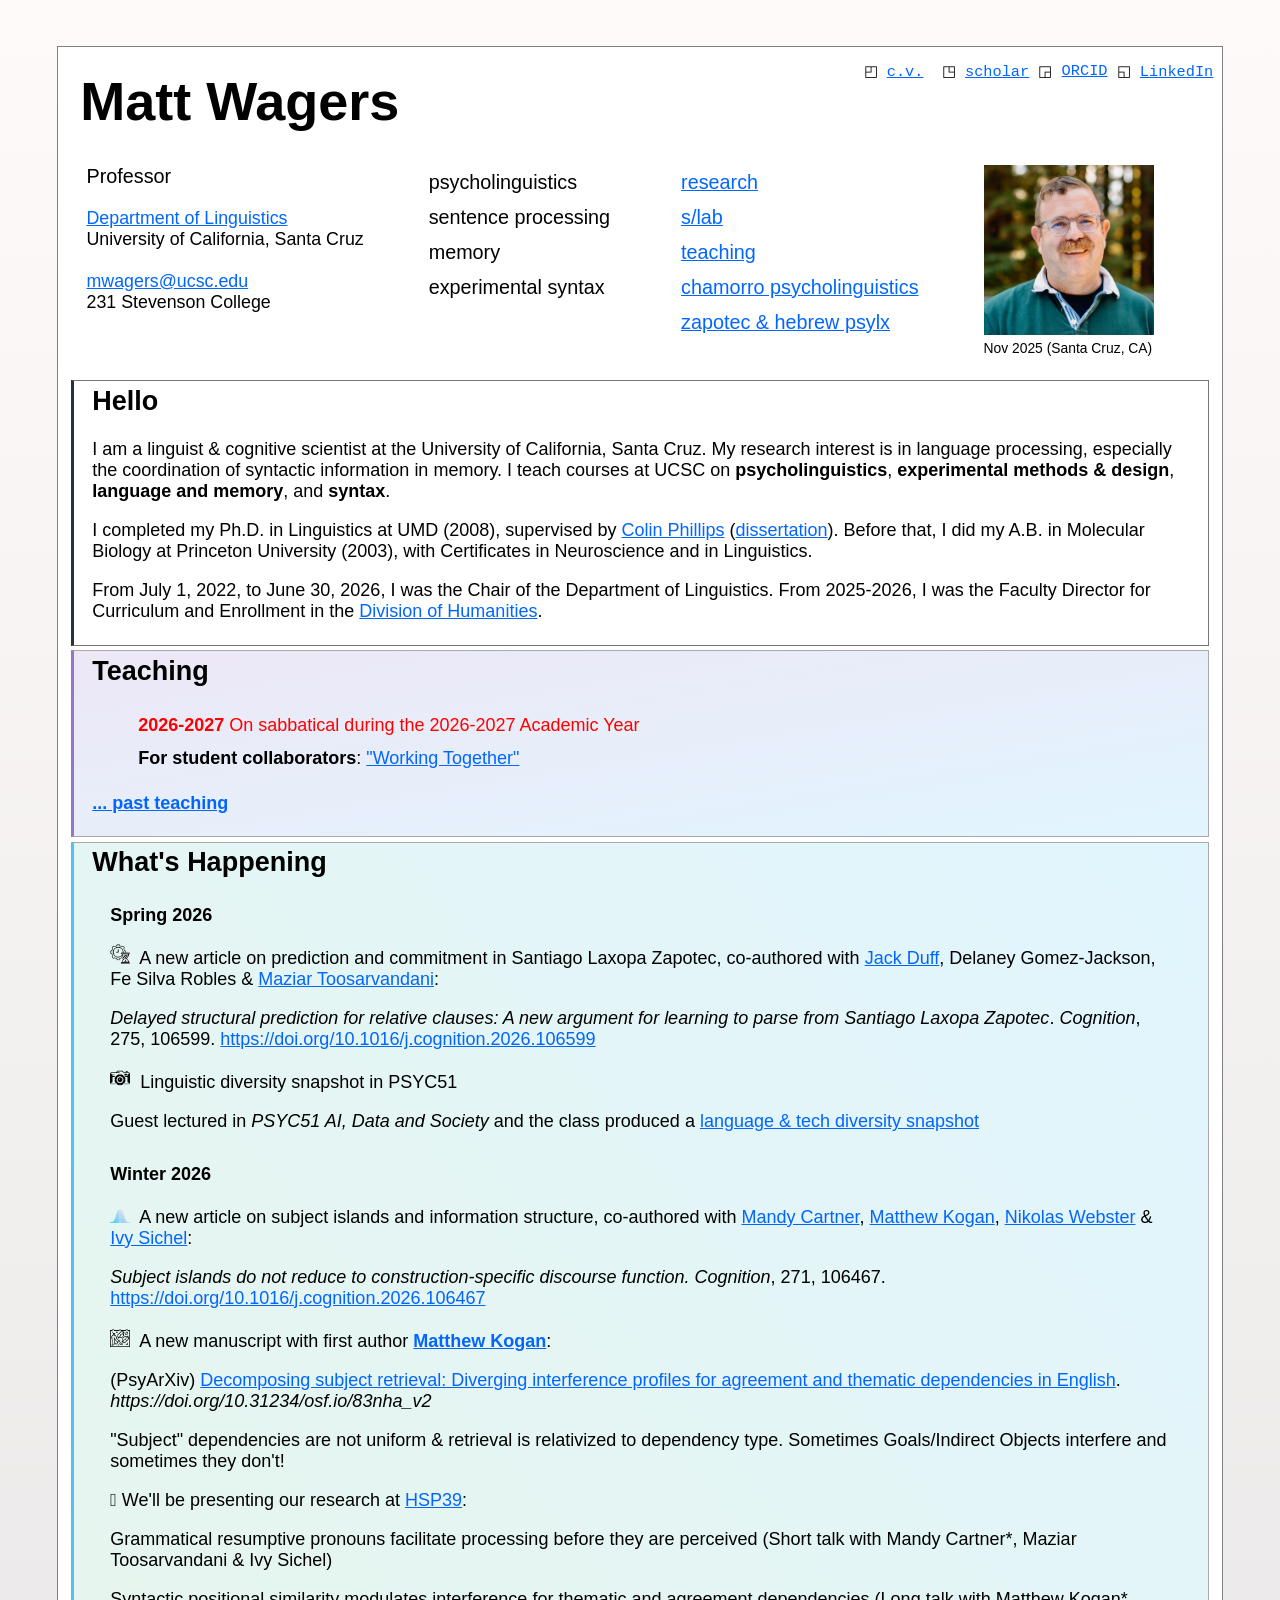
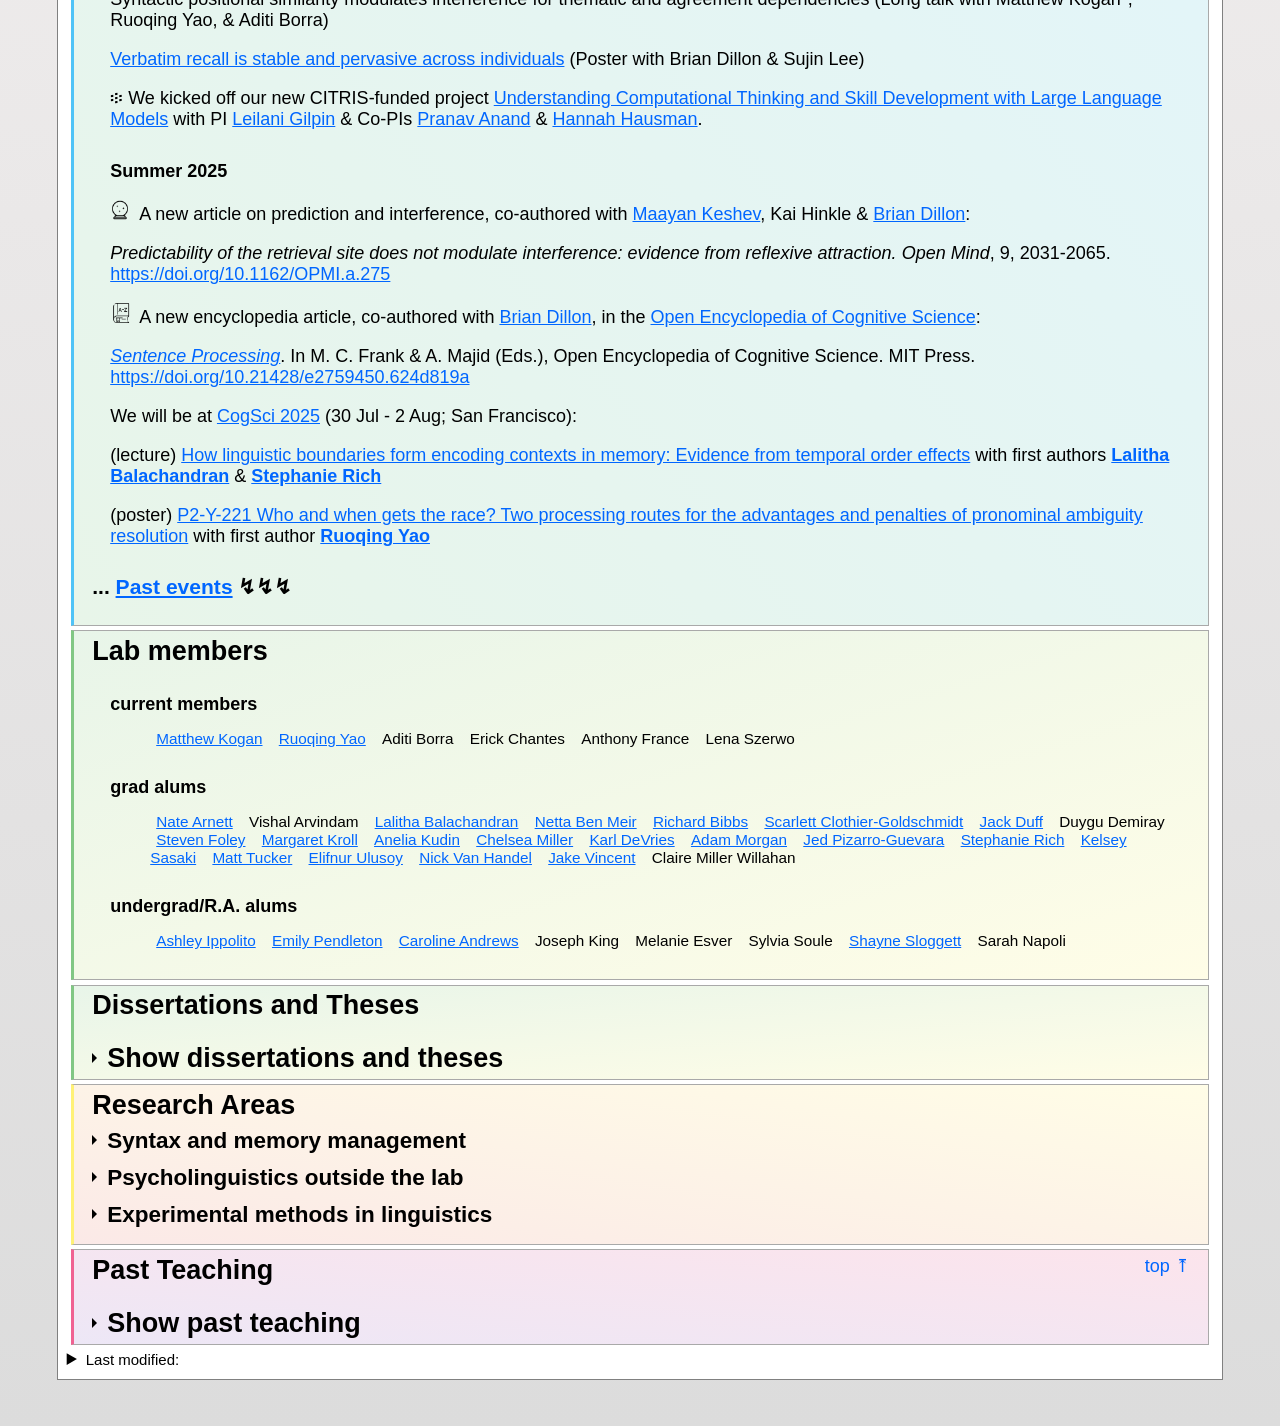
==== index.html @ 325a00bb "Publish site artifact from source 4f09f4b" ====
<!DOCTYPE html>
<html lang="en">
  <head>
    <!-- Google tag (gtag.js) -->
    <script async src="https://www.googletagmanager.com/gtag/js?id=G-PH3MC4Y21P"></script>
    <script>
      window.dataLayer = window.dataLayer || [];
      function gtag(){dataLayer.push(arguments);}
      gtag('js', new Date());

      gtag('config', 'G-PH3MC4Y21P');
    </script>
    <title>Matt Wagers</title>
    <meta http-equiv="Content-Type" content="text/html; charset=utf-8">
    <link href="simple.css?v=20260630" rel="stylesheet" type="text/css">
  </head>
  <body>
    <div id="container">
      <header>
        <nav aria-label="Profile links" style="margin:-0.5em 0em 1em 1em;font-size:.85em;float:right;font-family:monospace">
          ◰ <a href="https://people.ucsc.edu/~mwagers/wagers_cv.pdf">c.v.</a>&nbsp;
          ◳ <a href="https://scholar.google.com/citations?user=OtEyO5MAAAAJ&amp;hl=en">scholar</a>
          ◲ <a itemprop="sameAs" content="https://orcid.org/0000-0002-3139-2380" href="https://orcid.org/0000-0002-3139-2380" target="orcid.widget" rel="noopener noreferrer" style="vertical-align:top;">ORCID</a>
          ◱ <a href="https://www.linkedin.com/in/matt-wagers-ba93b81/">LinkedIn</a>
        </nav>
        <h1 style="font-size:3em;margin:0.25em;">
          <a href="index.html" style="text-decoration:none;color:black;background:white">Matt Wagers</a>
        </h1>
        <div class="menu-container" style="font-size:1.1em">
          <div id="vitals">
            <p>
              Professor
            </p>
            <address>
              <a href="http://linguistics.ucsc.edu">Department of Linguistics</a><br>
              University of California, Santa Cruz<br>
              <br>
              <a href="mailto:mwagers@ucsc.edu">mwagers@ucsc.edu</a><br>
              231 Stevenson College
            </address>
          </div>
          <div id="interests">
            <ul>
              <li>psycholinguistics</li>
              <li>sentence processing</li>
              <li>memory</li>
              <li>experimental syntax</li>
            </ul>
          </div>
          <div id="navigation">
            <nav aria-label="Site">
              <ul>
                <li><a href="research.html">research</a></li>
                <li><a href="https://sites.google.com/a/ucsc.edu/s-lab/past-years?authuser=0" target="_blank" rel="noopener noreferrer">s/lab</a><br></li>
                <li><a href="index.html#past-teaching">teaching</a></li>
                <li><a href="http://chamorro.sites.ucsc.edu" target="_blank" rel="noopener noreferrer">chamorro psycholinguistics</a></li>
                <li><a href="https://babel.ucsc.edu/animacy/" target="_blank" rel="noopener noreferrer">zapotec &amp; hebrew psylx</a></li>
              </ul>
            </nav>
          </div>
          <div id="portrait">
            <figure>
              <img src="mw_nov25.jpeg" height="170" width="170" alt="Portrait of Matt Wagers">
              <figcaption style="font-size:0.7em">
                Nov 2025 (Santa Cruz, CA)<br>
              </figcaption>
            </figure>
          </div>
        </div>
      </header>


		<main>
			<section class="outlined" style="padding-top:0.25em;margin:0.25em">
				<h2>
					Hello
				</h2>
				<p>
					I am a linguist &amp; cognitive scientist at the University of California, Santa Cruz. My research interest is in language processing, especially the coordination of syntactic information in memory. I teach courses at UCSC on <strong>psycholinguistics</strong>, <strong>experimental methods &amp; design</strong>, <strong>language and memory</strong>, and <strong>syntax</strong>.
				</p>
				<p>
					I completed my Ph.D. in Linguistics at UMD (2008), supervised by <a href="http://ling.umd.edu/people/person/colin-phillips/">Colin Phillips</a> (<a href="https://drum.lib.umd.edu/handle/1903/8580">dissertation</a>). Before that, I did my A.B. in Molecular Biology at Princeton University (2003), with Certificates in Neuroscience and in Linguistics.
				</p>
				<p>
					From July 1, 2022, to June 30, 2026, I was the Chair of the Department of Linguistics. From 2025-2026, I was the Faculty Director for Curriculum and Enrollment in the <a href="https://humanities.ucsc.edu/">Division of Humanities</a>.
				</p>
			</section>
			<section class="highlight-one" id="current-teaching">
				<h2>
					Teaching
				</h2>
				<ul>
					<li style="color:red"><strong>2026-2027</strong> On sabbatical during the 2026-2027 Academic Year
					<li><strong>For student collaborators</strong>: <a href="https://docs.google.com/document/d/1-y7iyMtjFO-1mLsaAtbh6p_wmKikbFYmNbgoX4kg7tQ/edit?usp=sharing">"Working Together"</a></li>
				</ul>
				<p>
					<strong><a href="#past-teaching">... past teaching</a></strong>
				</p>
			</section>
			<section class="highlight-two" style="padding-top:0.25em;margin:0.25em" id="recent-papers">
				<h2>
					What's Happening
				</h2>

  


  <section class="event-group" aria-labelledby="whats-happening-1">
    <h3 id="whats-happening-1">Spring 2026</h3>
    <ul class="event-list">
  
      <li>
        <article>
          <p class="event-headline">
      
            <img src="delay.png" height="20" width="20" alt="">&nbsp;
      
            A new article on prediction and commitment in Santiago Laxopa Zapotec, co-authored with <a href="https://j-duff.github.io/">Jack Duff</a>, Delaney Gomez-Jackson, Fe Silva Robles &amp; <a href="https://people.ucsc.edu/~mtoosarv">Maziar Toosarvandani</a>:
          </p>
    
      
          <p><cite>Delayed structural prediction for relative clauses: A new argument for learning to parse from Santiago Laxopa Zapotec</cite>. <em>Cognition</em>, 275, 106599. <a href="https://doi.org/10.1016/j.cognition.2026.106599">https://doi.org/10.1016/j.cognition.2026.106599</a></p>
      
    
        </article>
      </li>
  
      <li>
        <article>
          <p class="event-headline">
      
            <img src="snapshot.png" height="20" width="20" alt="">&nbsp;
      
            Linguistic diversity snapshot in PSYC51
          </p>
    
      
          <p>Guest lectured in <em>PSYC51 AI, Data and Society</em> and the class produced a <a href="https://people.ucsc.edu/mwagers/psyc51">language &amp; tech diversity snapshot</a></p>
      
    
        </article>
      </li>
  
    </ul>
  </section>

  <section class="event-group" aria-labelledby="whats-happening-2">
    <h3 id="whats-happening-2">Winter 2026</h3>
    <ul class="event-list">
  
      <li>
        <article>
          <p class="event-headline">
      
            <img src="gaussian-function.png" height="20" width="20" alt="">&nbsp;
      
            A new article on subject islands and information structure, co-authored with <a href="https://mandycartner.github.io/">Mandy Cartner</a>, <a href="https://mjkogan.github.io/">Matthew Kogan</a>, <a href="https://nikolaswebster.github.io/index.html">Nikolas Webster</a> &amp; <a href="https://ivysichel.sites.ucsc.edu/">Ivy Sichel</a>:
          </p>
    
      
          <p><cite>Subject islands do not reduce to construction-specific discourse function.</cite> <em>Cognition</em>, 271, 106467. <a href="https://doi.org/10.1016/j.cognition.2026.106467">https://doi.org/10.1016/j.cognition.2026.106467</a></p>
      
    
        </article>
      </li>
  
      <li>
        <article>
          <p class="event-headline">
      
            <img src="decomposition.png" height="20" width="20" alt="">&nbsp;
      
            A new manuscript with first author <strong><a href="https://mjkogan.github.io">Matthew Kogan</a></strong>:
          </p>
    
      
          <p>(PsyArXiv) <a href="https://doi.org/10.31234/osf.io/83nha_v2">Decomposing subject retrieval: Diverging interference profiles for agreement and thematic dependencies in English</a>. <cite>https://doi.org/10.31234/osf.io/83nha_v2</cite></p>
      
          <p>"Subject" dependencies are not uniform &amp; retrieval is relativized to dependency type. Sometimes Goals/Indirect Objects interfere and sometimes they don't!</p>
      
    
        </article>
      </li>
  
      <li>
        <article>
          <p class="event-headline">
      
            𒑳&nbsp;We'll be presenting our research at <a href="https://hsp2026.org/index.html">HSP39</a>:
          </p>
    
      
          <p>Grammatical resumptive pronouns facilitate processing before they are perceived (Short talk with Mandy Cartner*, Maziar Toosarvandani &amp; Ivy Sichel)</p>
      
          <p>Syntactic positional similarity modulates interference for thematic and agreement dependencies (Long talk with Matthew Kogan*, Ruoqing Yao, &amp; Aditi Borra)</p>
      
          <p><a href="https://drive.google.com/file/d/18-VsBNQEY17_4wOEwcgTXBrX4MZc0Qi0/view?usp=sharing">Verbatim recall is stable and pervasive across individuals</a> (Poster with Brian Dillon &amp; Sujin Lee)</p>
      
    
        </article>
      </li>
  
      <li>
        <article>
          <p class="event-headline">
      
            ፨&nbsp;We kicked off our new CITRIS-funded project <a href="https://news.ucsc.edu/2025/10/citris-i2p-2025/">Understanding Computational Thinking and Skill Development with Large Language Models</a> with PI <a href="https://people.ucsc.edu/~lgilpin/">Leilani Gilpin</a> &amp; Co-PIs <a href="https://people.ucsc.edu/~panand/">Pranav Anand</a> &amp; <a href="https://hausman.sites.ucsc.edu/people/">Hannah Hausman</a>.
          </p>
    
        </article>
      </li>
  
    </ul>
  </section>

  <section class="event-group" aria-labelledby="whats-happening-3">
    <h3 id="whats-happening-3">Summer 2025</h3>
    <ul class="event-list">
  
      <li>
        <article>
          <p class="event-headline">
      
            <img src="crystal-ball.png" height="20" width="20" alt="">&nbsp;
      
            A new article on prediction and interference, co-authored with <a href="https://mkeshev.wordpress.com/">Maayan Keshev</a>, Kai Hinkle &amp; <a href="https://people.umass.edu/bwdillon/">Brian Dillon</a>:
          </p>
    
      
          <p><cite>Predictability of the retrieval site does not modulate interference: evidence from reflexive attraction.</cite> <em>Open Mind</em>, 9, 2031-2065. <a href="https://doi.org/10.1162/OPMI.a.275">https://doi.org/10.1162/OPMI.a.275</a></p>
      
    
        </article>
      </li>
  
      <li>
        <article>
          <p class="event-headline">
      
            <img src="encyclopedia.png" height="20" width="20" alt="">&nbsp;
      
            A new encyclopedia article, co-authored with <a href="https://people.umass.edu/bwdillon/">Brian Dillon</a>, in the <a href="https://oecs.mit.edu/">Open Encyclopedia of Cognitive Science</a>:
          </p>
    
      
          <p><a href="https://oecs.mit.edu/pub/mn7mjhx9/"><cite>Sentence Processing</cite></a>. In M. C. Frank &amp; A. Majid (Eds.), Open Encyclopedia of Cognitive Science. MIT Press. <a href="https://doi.org/10.21428/e2759450.624d819a">https://doi.org/10.21428/e2759450.624d819a</a></p>
      
    
        </article>
      </li>
  
      <li>
        <article>
          <p class="event-headline">
      
            We will be at <a href="https://cognitivesciencesociety.org/cogsci-2025/">CogSci 2025</a> (30 Jul - 2 Aug; San Francisco):
          </p>
    
      
          <p>(lecture) <a href="https://underline.io/events/489/sessions/20477/lecture/118468-how-linguistic-boundaries-form-encoding-contexts-in-memory-evidence-from-temporal-order-effects">How linguistic boundaries form encoding contexts in memory: Evidence from temporal order effects</a> with first authors <strong><a href="https://people.ucsc.edu/~lbalacha/index.html">Lalitha Balachandran</a></strong> &amp; <strong><a href="https://people.ucsc.edu/~skrich/">Stephanie Rich</a></strong></p>
      
          <p>(poster) <a href="https://underline.io/events/489/posters/20468/poster/119711-p2-y-221-who-and-when-gets-the-racequestion-two-processing-routes-for-the-advantages-and-penalties-of-pronominal-ambiguity-resolution">P2-Y-221 Who and when gets the race? Two processing routes for the advantages and penalties of pronominal ambiguity resolution</a> with first author <strong><a href="https://ruoqing-yao.github.io/Ruoqing-Yao/">Ruoqing Yao</a></strong></p>
      
    
        </article>
      </li>
  
    </ul>
  </section>



				<h3>
					... <a href="past-events.html" style="font-weight:bold">Past events</a> ↯↯↯
				</h3>
			</section>
			<section class="highlight-three" style="padding-top:0.25em;margin:0.25em" id="lab-members">
				<h2>
					Lab members
				</h2>

  


				<section class="people-group" aria-labelledby="lab-members-1">
					<h3 id="lab-members-1">current members</h3>
					<ul class="people">
  
					<li>
    
						<a href="https://mjkogan.github.io">Matthew Kogan</a>
    
					</li>
  
					<li>
    
						<a href="https://www.linkedin.com/in/ruoqing-yao-8161121a2/">Ruoqing Yao</a>
    
					</li>
  
					<li>
    
						Aditi Borra
    
					</li>
  
					<li>
    
						Erick Chantes
    
					</li>
  
					<li>
    
						Anthony France
    
					</li>
  
					<li>
    
						Lena Szerwo
    
					</li>
  
					</ul>
				</section>

				<section class="people-group" aria-labelledby="lab-members-2">
					<h3 id="lab-members-2">grad alums</h3>
					<ul class="people">
  
					<li>
    
						<a href="https://escholarship.org/uc/item/54w340bz">Nate Arnett</a>
    
					</li>
  
					<li>
    
						Vishal Arvindam
    
					</li>
  
					<li>
    
						<a href="https://people.ucsc.edu/~lbalacha/">Lalitha Balachandran</a>
    
					</li>
  
					<li>
    
						<a href="https://people.ucsc.edu/~nbenmeir/">Netta Ben Meir</a>
    
					</li>
  
					<li>
    
						<a href="https://people.ucsc.edu/~rbibbs/">Richard Bibbs</a>
    
					</li>
  
					<li>
    
						<a href="https://www.linkedin.com/in/scarlettclothiergoldschmidt/">Scarlett Clothier-Goldschmidt</a>
    
					</li>
  
					<li>
    
						<a href="https://j-duff.github.io">Jack Duff</a>
    
					</li>
  
					<li>
    
						Duygu Demiray
    
					</li>
  
					<li>
    
						<a href="https://stevenrfoley.github.io">Steven Foley</a>
    
					</li>
  
					<li>
    
						<a href="https://people.ucsc.edu/~makroll/">Margaret Kroll</a>
    
					</li>
  
					<li>
    
						<a href="https://akudin.sites.ucsc.edu">Anelia Kudin</a>
    
					</li>
  
					<li>
    
						<a href="https://www.linkedin.com/in/channmill/">Chelsea Miller</a>
    
					</li>
  
					<li>
    
						<a href="https://www.linkedin.com/in/karl-devries-a1480864">Karl DeVries</a>
    
					</li>
  
					<li>
    
						<a href="https://www.linkedin.com/in/adam-milton-morgan/">Adam Morgan</a>
    
					</li>
  
					<li>
    
						<a href="https://jedpizarroguevara.github.io/">Jed Pizarro-Guevara</a>
    
					</li>
  
					<li>
    
						<a href="https://people.ucsc.edu/~skrich/">Stephanie Rich</a>
    
					</li>
  
					<li>
    
						<a href="https://people.ucsc.edu/~kmsasaki/">Kelsey Sasaki</a>
    
					</li>
  
					<li>
    
						<a href="https://www.linkedin.com/in/matucker1/">Matt Tucker</a>
    
					</li>
  
					<li>
    
						<a href="https://people.ucsc.edu/~elulusoy/">Elifnur Ulusoy</a>
    
					</li>
  
					<li>
    
						<a href="https://people.ucsc.edu/~nvanhand/">Nick Van Handel</a>
    
					</li>
  
					<li>
    
						<a href="https://people.ucsc.edu/~jwvincen/">Jake Vincent</a>
    
					</li>
  
					<li>
    
						Claire Miller Willahan
    
					</li>
  
					</ul>
				</section>

				<section class="people-group" aria-labelledby="lab-members-3">
					<h3 id="lab-members-3">undergrad/R.A. alums</h3>
					<ul class="people">
  
					<li>
    
						<a href="https://www.linkedin.com/in/ashley-ippolito-3b384a149">Ashley Ippolito</a>
    
					</li>
  
					<li>
    
						<a href="https://www.linkedin.com/in/emily-pendleton-35021077/">Emily Pendleton</a>
    
					</li>
  
					<li>
    
						<a href="https://blogs.umass.edu/ceandrews/">Caroline Andrews</a>
    
					</li>
  
					<li>
    
						Joseph King
    
					</li>
  
					<li>
    
						Melanie Esver
    
					</li>
  
					<li>
    
						Sylvia Soule
    
					</li>
  
					<li>
    
						<a href="https://sites.northwestern.edu/sjs9247/">Shayne Sloggett</a>
    
					</li>
  
					<li>
    
						Sarah Napoli
    
					</li>
  
					</ul>
				</section>


			</section>
			<section class="highlight-three" id="dissertations-theses">
				<h2>
					Dissertations and Theses
				</h2>
				<details class="wrap-collapsible">
					<summary class="lbl-toggle">Show dissertations and theses</summary>
					<div class="collapsible-content">
						<div class="content-inner">

  


							<section class="year-group" aria-labelledby="dissertations-theses-2025">
							<h3 id="dissertations-theses-2025">
								2025
							</h3>
							<ul>
  
								<li>Vishal <strong>Arvindam</strong>. <a href="https://escholarship.org/uc/item/3zh6g116"><cite>Seek and Ye Shall Retrieve: On the Representation and Processing of Telugu Anaphora</cite></a>. Ph.D. Dissertation, September 2025.
								</li>
  
							</ul>
							</section>

							<section class="year-group" aria-labelledby="dissertations-theses-2024">
							<h3 id="dissertations-theses-2024">
								2024
							</h3>
							<ul>
  
								<li>Stephanie <strong>Rich</strong>. <a href="https://escholarship.org/uc/item/6h22g6wt"><cite>The Features We Use and the Features We Lose: Encoding, Maintenance and Retrieval</cite></a>. Ph.D. Dissertation, June 2024.
								</li>
  
								<li>Lalitha <strong>Balachandran</strong>. <a href="https://escholarship.org/uc/item/47v85154"><cite>Memory knows its bounds: Encoding contexts in sentence comprehension</cite></a>. Ph.D. Dissertation, September 2024.
								</li>
  
							</ul>
							</section>

							<section class="year-group" aria-labelledby="dissertations-theses-2023">
							<h3 id="dissertations-theses-2023">
								2023
							</h3>
							<ul>
  
								<li>Matthew <strong>Kogan</strong>. <a href="https://escholarship.org/uc/item/6f07v6xp"><cite>Maintaining Syntactic Positions and Thematic Roles in Memory</cite></a>. M.A. Thesis, June 2023.
								</li>
  
								<li>Elifnur <strong>Ulusoy</strong>. <a href="https://escholarship.org/uc/item/2nb5n18s"><cite>Connectivity and case effects in agreement attraction: The case of Turkish</cite></a>. M.A. Thesis, June 2023.
								</li>
  
							</ul>
							</section>

							<section class="year-group" aria-labelledby="dissertations-theses-2021">
							<h3 id="dissertations-theses-2021">
								2021
							</h3>
							<ul>
  
								<li>Jake <strong>Vincent</strong>. <a href="https://escholarship.org/uc/item/5k08q709"><cite>Extraction from Relative Clauses: An Experimental Investigation into Variable Island Effects in English—or—This is a Dissertation That We Really Needed to Find Someone Who'd Write.</cite></a> Ph.D. Dissertation, June, 2021.
								</li>
  
								<li>Anelia <strong>Kudin</strong>. <a href="https://escholarship.org/uc/item/6qh522hc"><cite>Implicit Agents in Ukrainian: Evidence from Retrieval Interference in Sentence Processing.</cite></a> M.A. Thesis, June, 2021.
								</li>
  
							</ul>
							</section>

							<section class="year-group" aria-labelledby="dissertations-theses-2020">
							<h3 id="dissertations-theses-2020">
								2020
							</h3>
							<ul>
  
								<li>Steven <strong>Foley</strong>. <a href="https://escholarship.org/uc/item/7sq4748x"><cite>Case, agreement, and sentence processing in Georgian.</cite></a> Ph.D. Dissertation, June, 2020.
								</li>
  
								<li>Margaret <strong>Kroll</strong>. <a href="https://escholarship.org/uc/item/1b63w238"><cite>Comprehending ellipsis.</cite></a> Ph.D. Dissertation, June, 2020.
								</li>
  
								<li>Jed <strong>Pizarro-Guevara</strong>. <a href="https://escholarship.org/uc/item/00r1t0bb"><cite>When human universal meets language specific.</cite></a> Ph.D. Dissertation, June, 2020.
								</li>
  
							</ul>
							</section>

							<section class="year-group" aria-labelledby="dissertations-theses-2016">
							<h3 id="dissertations-theses-2016">
								2016
							</h3>
							<ul>
  
								<li>Nathan V. <strong>Arnett</strong>. <a href="https://escholarship.org/uc/item/54w340bz"><cite>Subject encodings &amp; retrieval interference.</cite></a> Ph.D. Dissertation, December, 2016.
								</li>
  
								<li>Chelsea Ann <strong>Miller</strong>. <a href="https://escholarship.org/uc/item/1310w3rq"><cite>Limited, syntactic reactivation in noun phrase ellipsis.</cite></a> M.A. Thesis, June, 2016.
								</li>
  
							</ul>
							</section>

							<section class="year-group" aria-labelledby="dissertations-theses-2015">
							<h3 id="dissertations-theses-2015">
								2015
							</h3>
							<ul>
  
								<li>Scarlett <strong>Clothier-Goldschmidt.</strong> <a href="https://escholarship.org/uc/item/37n76996"><cite>The distribution and processing of referential expressions: evidence from English and Chamorro.</cite></a> M.A. Thesis, June, 2015.
								</li>
  
							</ul>
							</section>

							<section class="year-group" aria-labelledby="dissertations-theses-2013">
							<h3 id="dissertations-theses-2013">
								2013
							</h3>
							<ul>
  
								<li>Adam Milton <strong>Morgan</strong>. <cite>Bridging the gap between acceptability and production of English resumptive pronouns.</cite> M.A. Thesis, June, 2013.
								</li>
  
							</ul>
							</section>


						</div>
					</div>
				</details>
			</section>
			<section class="highlight-four" style="padding-top:0.25em;margin:0.25em" id="research">
				<h2 style="margin-bottom:0.25em">
					Research Areas
				</h2>
				<details class="wrap-collapsible">
					<summary class="lbl-toggle" style="font-size:1.25em;padding-bottom:0.5em">Syntax and memory management</summary>
					<div class="collapsible-content">
						<div class="content-inner">
							<h3>
								Syntax and memory management
							</h3>
							<p>
								A major question our lab focuses on is how complex compositional objects, like sentences, are bound in working memory. We try to make progress on this question by studying how linguistic features, and feature systems, can act as "traffic signals" to access recent memories via prediction and retrieval. Some representative publications:
							</p>
							<ul id="recent_pubs.memory">
								<li id="ArnettWagers2017">Arnett, N., &amp; Wagers, M. (<time datetime='2017'>2017</time>). <cite>Subject encodings and retrieval interference.</cite> Journal of Memory and Language, 93, 22-54. <a href="http://dx.doi.org/10.1016/j.jml.2016.07.005">10.1016/j.jml.2016.07.005</a> <a href="https://osf.io/rvun9">Post-print</a> (OSF)
								</li>
								<li id="DillonAndrewsRotelloWagers2019">Dillon, B., Andrews, C., Rotello, C. M., &amp; Wagers, M. (<time datetime='2019'>2019</time>). <cite>A new argument for co-active parses during language comprehension.</cite> Journal of Experimental Psychology: Learning, Memory, and Cognition, 45, 1271-1286. Preprint here: <a href="https://osf.io/qdmfh/">https://osf.io/qdmfh/</a>. <a href="https://osf.io/sd3hu/">Repository</a> for materials, data and analysis code.
								</li>
							</ul>
						</div>
					</div>
				</details>
				<details class="wrap-collapsible">
					<summary class="lbl-toggle" style="font-size:1.25em;padding-bottom:0.5em">Psycholinguistics outside the lab</summary>
					<div class="collapsible-content">
						<div class="content-inner">
							<h3>
								Psycholinguistics outside the lab
							</h3>
							<p>
								My collaborators and I have focused on developing sentence processing research in smaller or lesser-studied languages. For the past several years, I've been investigating language processing in <strong>Chamorro</strong>, an Austronesian language of the Mariana Islands, together with <a href="http://people.ucsc.edu/~schung">Sandra Chung</a> (UCSC) and Manuel F. Borja (Inetnun Åmut yan Kutturan Natibu, CNMI). Our research was supported by the NSF (2013-2016).
							</p>
							<ul>
								<li>Wagers, M., Borja, M.F., &amp; Chung, S. (<time datetime='2018'>2018</time>) <cite>Grammatical licensing and relative clause parsing in a flexible word-order language.</cite> <em>Cognition</em>, 178, 207-221. <a href="https://escholarship.org/uc/item/7n50c9n5">Postprint</a>. <a href="https://osf.io/b8zwq/">Experimental items, data, &amp; supplementary materials</a>.
								</li>
								<li>Wagers, M., Borja, M.F., &amp; Chung, S. (<time datetime='2015'>2015</time>) <cite>The real-time comprehension of wh-dependencies in a Wh-Agreement language.</cite> Language, 91, 109-144. <a href="http://escholarship.org/uc/item/25q5g1b3">Postprint</a> and <a href="https://doi.org/10.1353/lan.2015.0001">10.1353/lan.2015.0001</a> (publisher)
								</li>
								<li>
									<cite>Competition among pronouns in Chamorro grammar and sentence processing</cite>. <time datetime='2018-04'>April, 2018</time> <a href="https://osf.io/uvmj7/">handout</a> used at <a href="https://sites.google.com/ucsc.edu/pronounsincompetition/">Pronouns in Competition workshop (UC Santa Cruz)</a>.
								</li>
								<li>Wagers, M., Chung, S. <em>In press</em>. <cite>Language processing experiments in the field</cite>. In J. Sprouse (Ed.), <em>Oxford Handbook of Experimental Syntax.</em> <a href="https://escholarship.org/uc/item/5p5552vk">Postprint</a>.
								</li>
								<li>Chung, S., Wagers, M. <cite>On the universality of intrusive resumption: Evidence from Chamorro and Palauan.</cite> <a href="https://osf.io/gujny/">Unpublished manuscript.</a>
								</li>
							</ul>
							<p>
								Other lab members have been approaching problems in language processing from the perspective of underinvestigated languages. <a href="https://jedpizarroguevara.github.io/">Jed Pizarro-Guevara</a> has been working on Tagalog language processing, focused on the predictive value of Voice in interpreting A-bar dependencies in <strong>Tagalog</strong>.
							</p>
							<ul>
								<li>Pizarro-Guevara, J.S., Wagers, M. (2020). <cite>The predictive value of Tagalog voice morphology in filler-gap dependency formation</cite>. Front Psychol, 11, 517. 10.3389/fpsyg.2020.00517. <a href="https://www.frontiersin.org/articles/10.3389/fpsyg.2020.00517/full">Open Access</a>.
								</li>
							</ul>
							<p>
								<span id="zlab"></span>Since 2018 <a href="https://people.ucsc.edu/~mtoosarv/">Maziar Toosarvandani</a> and I have convened <em>z/lab</em>, on sentence processing <strong>Zapotec</strong>. This research, expanded to include comparative studies with Hebrew ,is now supported by the NSF (2020-2024; BCS), with Co-PI <a href="https://ivysichel.sites.ucsc.edu/">Ivy Sichel</a>.
							</p>
							<ul>
								<li>
									<cite>Pronouns over gaps in parsing? Relative clause parsing in Santiago Laxopa Zapotec</cite>. 93rd Annual Meeting of the Linguistic Society of America, New York, NY (Jan 6-9, 2019). With Steven Foley, Jed Pizarro-Guevara, Kelsey Sasaki, Fe Silva Robles, &amp; Maziar Toosarvandani. <a href="https://osf.io/xktqw/?view_only=bb243432cd594b61ad66e36a38c46f0d">Slides</a>.
								</li>
								<li>
									<cite>Animate intruders</cite>. 33rd Annual Meeting of the CUNY Human Sentence Processing Conference, Amherst, MA (Mar 19-21, 2020). <a href="https://people.ucsc.edu/~mwagers/animate-intruders-cuny2020.pdf">Slides</a>
								</li>
							</ul>
						</div>
					</div>
				</details>
				<details class="wrap-collapsible">
					<summary class="lbl-toggle" style="font-size:1.25em;padding-bottom:0.5em">Experimental methods in linguistics</summary>
					<div class="collapsible-content">
						<div class="content-inner">
							<h3>
								Experimental methods in linguistics
							</h3>
							<p>
								We're broadly interested in finding creative, useful new practices in the design and analysis of language experiments.
							</p>
							<ul class="annotated-list" style="padding-left:0.55em">
								<li>
									<p>Dillon, B., &amp; Wagers, M. In press. <cite>Acceptability with the tools of signal detection theory</cite>. In G. Goodall (Ed.) Cambridge Handbook of Experimental Syntax. <a href="https://osf.io/apxru/">Preprint</a>.</p>
									<p>Using signal-detection theoretic tools, like ROC curve analysis, to draw conclusions about gradience in acceptability judgments. Preprint provides code and tutorials.</p>
								</li>
								<li>
									<p>Morgan, A., &amp; Wagers, M. (2018). <cite>English Resumptive Pronouns are More Common where Gaps are Less Acceptable</cite>. Linguistic Inquiry, 49, 861-876. Postprint: <a href="https://osf.io/nj2mq/">https://osf.io/nj2mq/</a>.</p>
									<p>Comparing acceptability and production measures of English resumptive pronouns.</p>
								</li>
								<li>
									<p>Kroll, M., &amp; Wagers, M. Is working memory sensitive to discourse status? Experimental evidence from responsive appositives. Poster presented at XPrag 2017, Cologne, Germany, Jun 21-23, 2017. Poster: <a href="https://osf.io/95hjq/">https://osf.io/95hjq/</a>.</p>
									<p>Manipulating acceptability with Questions-under-Discussion (QUDs).</p>
								</li>
								<li>
									<p>Anand, P., Andrews, C., Farkas, D., &amp; Wagers, M. (2011). The exclusive interpretation of plural nominals in quantificational environments. In N. Ashton, A. Chereches, &amp; D. Lutz (Eds.) Proceedings of. the 21st Semantics and Linguistic Theory Conference. 176-196. <a href="https://doi.org/10.3765/salt.v21i0.2617">Open Access</a>.</p>
									<p>Correlating measures of plural ex-/inclusitivity.</p>
								</li>
							</ul>
						</div>
					</div>
				</details>
			</section>
			<section class="highlight-six" id="past-teaching">
				<span style="float:right"><a href="#" style="text-decoration:none">top ⤒</a></span>
				<h2>
					Past Teaching
				</h2>
				<details class="wrap-collapsible">
					<summary class="lbl-toggle">Show past teaching</summary>
					<div class="collapsible-content">
						<div class="content-inner">
								<ul>
									<li><strong><a href="#current-teaching">Current teaching</a></strong></li>
								</ul>
								<section aria-labelledby="past-teaching-undergraduate">
								<h3 id="past-teaching-undergraduate">Undergraduate</h3>
								<ul>
								<li>Intro. to Linguistics (LING50): <a href="https://docs.google.com/document/d/1RDl5eUjfPs3XAyPr7Qu2nnKb_vabTPQmTBzsfBi9EJI/edit?usp=sharing" target="_blank">Su20 syll (remote)</a>, <a href="https://docs.google.com/document/d/1Pc9fAMVGsjlHfxw6TSO37bEyKTddz_9RZTwAGdnxyhQ/edit?usp=sharing" target="_blank">Su21 syll (remote)</a>, <a href="https://docs.google.com/document/d/16wvpHNGMW5cLx8YHD70Xo9EtzSnDx2-0aPehkfhMg_c/edit?usp=sharing">Sp22 syll</a>, F23
								</li>
								<li>Language &amp; Cognition (LING155)
								</li>
								<li>Language &amp; Mind (LING80D)
								</li>
								<li>Psycholinguistics I (LING157/171): <a href="https://docs.google.com/document/d/13jgGS-mMLcsA6aVLit4DzwhOFg7DdbpSnl0KWx3TVE0/edit?usp=sharing" target="_blank">W20</a>, <a href="https://docs.google.com/document/d/13jgGS-mMLcsA6aVLit4DzwhOFg7DdbpSnl0KWx3TVE0/edit?usp=sharing">W21</a>, <a href="https://docs.google.com/document/d/14-uxUQ6jstQibxScR63jl0ZM44wqnO7e/edit?usp=sharing&amp;ouid=108881073744569074766&amp;rtpof=true&amp;sd=true">F21</a>, S24, F24
								</li>
								<li>Psycholinguistics II (LING158/172): <a href="https://docs.google.com/document/d/1oITS_cs-FSuHDk7OwvNBAsV1c19sPilAK7iEL8CheHQ/edit?usp=sharing" target="_blank">W22</a>, <a href="https://docs.google.com/document/d/1re0l5OTi2eA221MWWdTeOPmLr5dcOnnyzNCDXJHcxIA/edit#">W23</a>
								</li>
								<li>Syntactic Structures (LING111): <a href="ling111-w20-syllabus.pdf" target="_blank">W20</a>
								</li>
								<li>Typology (LING124): &lt;<a href="ling124-w20-syllabus.pdf">W20 syll</a>, <a href="https://docs.google.com/spreadsheets/d/17CrQXo5-IbmnWFj8fixSV5o0m1NlgQ6phYwjzg2Cips/edit#gid=0">W20 schd</a>&gt;
								</li>
								</ul>
								</section>
								<section aria-labelledby="past-teaching-graduate">
								<h3 id="past-teaching-graduate">Graduate</h3>
								<ul>
								<li>Psycholinguistics (LING257): <a href="https://drive.google.com/file/d/1Fj1RuLOXKywXqgjS8Bt4_mqi03uPWaDL/view?usp=sharing" target="_blank">W20</a>, <a href="https://drive.google.com/file/d/1Fj1RuLOXKywXqgjS8Bt4_mqi03uPWaDL/view?usp=sharing" target="_blank">W21</a>, <a href="https://drive.google.com/file/d/1pxtoiL5kz1LJo1NAg0DDUKe_cExF5sY9/view?usp=sharing" target="_blank">S22</a>
								</li>
								<li>Adv. Psycholinguistics (LING258)
								</li>
								<li>Proseminar: Experimental Linguistics (LING280): <a href="https://docs.google.com/document/d/1Iiwh4DMalQb8F3GZ27qmIoQg9_1q4noFMvVSEa4nDD8/edit?usp=sharing">S21</a>, S25
								</li>
									<li>Research Seminar in Psycholinguistics (LING279)
										<ul>
											<li><strong>Fall 2022</strong> LING279 Research Seminar in Psycholinguistics (graduate): <a href="https://docs.google.com/spreadsheets/d/1-06R9LJvR8tiJEAILP3pKr48FQwKhThdDOZF5Y0_hH4/edit?usp=sharing">Language Processing in Verb-initial Settings</a></li>
										</ul>
									</li>
							</ul>
							</section>
						</div>
					</div>
				</details>
			</section>
		</main>
		

      <footer>
        <details>
          <summary><small>Last modified: <!--#echo var="LAST_MODIFIED" --></small></summary>
          <p style="margin:0.1em;font-weight:400">〠 Questions or feedback? Please <a href="mailto:mwagers@ucsc.edu">email me</a>.</p>
          <address>
            Stevenson College<br>
            University of California, Santa Cruz<br>
            1156 High St.<br>
            Santa Cruz, CA 95064	USA<br>
          </address>
        </details>
      </footer>
    </div>
  </body>
</html>
---- simple.css ----
body {
   	font-family: "HelveticaNeue-Light", "Helvetica Neue Light", "Helvetica Neue", Helvetica, Arial, "Lucida Grande", sans-serif; 	
	padding: 1em;
	font-size: 18px;
	background: linear-gradient(snow, gainsboro);
	font-weight: 400;
}

input[type='checkbox'] {
  display: none;
}

.lbl-toggle {
  display: block;

  font-size: 1.5em;
  font-weight: bold;

  cursor: pointer;

  border-radius: 1px;
  transition: all 1s ease-out;
 
}

.lbl-toggle:hover {
  color: darkgrey;
}

.lbl-toggle::before {
  content: ' ';
  display: inline-block;

  border-top: 5px solid transparent;
  border-bottom: 5px solid transparent;
  border-left: 5px solid currentColor;

  vertical-align: middle;
  transform: translateY(-2px);

  transition: transform 1s ease-out;
  padding-right:10px;

}

.collapsible-content {
  max-height: 0px;
  overflow: hidden;
  transition: max-height 1s ease-in-out;
}

.toggle:checked + .lbl-toggle + .collapsible-content {
  max-height: 100vh;
  padding-right:10px;
  
}

.toggle:checked + .lbl-toggle::before {
  transform: rotate(90deg) translateX(-3px);
}

.toggle:checked + .lbl-toggle {
  border-bottom-right-radius: 0;
  border-bottom-left-radius: 0;
}

details.wrap-collapsible > summary.lbl-toggle {
  display: list-item;
  list-style: none;
  font-size: 1.5em;
  font-weight: bold;
  cursor: pointer;
  border-radius: 1px;
  transition: all 1s ease-out;
}

details.wrap-collapsible > summary.lbl-toggle:hover {
  color: darkgrey;
}

details.wrap-collapsible > summary.lbl-toggle::before {
  content: ' ';
  display: inline-block;
  border-top: 5px solid transparent;
  border-bottom: 5px solid transparent;
  border-left: 5px solid currentColor;
  vertical-align: middle;
  transform: translateY(-2px);
  transition: transform 1s ease-out;
  padding-right: 10px;
}

details.wrap-collapsible > summary.lbl-toggle::-webkit-details-marker,
details.wrap-collapsible > summary.lbl-toggle::marker {
  display: none;
}

details.wrap-collapsible > .collapsible-content {
  max-height: 0px;
  overflow: hidden;
  transition: max-height 1s ease-in-out;
}

details.wrap-collapsible[open] > .collapsible-content {
  max-height: 1000vh;
  padding-right: 10px;
}

details.wrap-collapsible[open] > summary.lbl-toggle::before {
  transform: rotate(90deg) translateX(-3px);
}

details.wrap-collapsible[open] > summary.lbl-toggle {
  border-bottom-right-radius: 0;
  border-bottom-left-radius: 0;
}

.content-inner{
    padding-top:0.0em;
}


#container {
    width: 95%;
    border: 1px solid grey;
    box-sizing: border-box;
    margin: 20px auto; /* Vertical  Horizontal */
    background-color:white;
    padding:0.5em;
}

.menu-container {
  margin: 0em 1em 0em 1em;
  padding: 0em;
  display: flex;
  justify-content: space-between;
}

h1,
h2,
h3,
h4,
h5,
h6{
	margin-top:0;
}
section {
	margin-top: 0.25em;
	padding: 0.25em 1em 0.25em 1em;
	margin-bottom: 0.25em;
}

ul {
	list-style-type: none;
}


li {
	padding:6px;
}

ul.people {
		font-size:0.85em;
		font-weight:bold;
		text-align:left;

}

ul.people li {
    display:inline;
	margin:0px;
	font-weight:normal;
}

.people-group h3,
.event-group h3,
.presentation-group h3,
.year-group h3 {
    margin-bottom: 0.25em;
    font-size: 1em;
}

.event-list {
    padding-left: 0;
}

.event-list > li {
    padding: 0;
}

.event-headline {
    margin-bottom: 0.5em;
    margin-top: 0.5em;
}

.annotated-list p {
    margin-bottom: 0.25em;
    margin-top: 0.25em;
}

ul.dashed {
  list-style-type: none;
}
ul.dashed > li {
  text-indent: -5px;
}

ul.dashed > li:before {
  content: "-";
  text-indent: -9px;
}

.outlined{
    border: 0.5px solid   #757575 ;
    border-left: 3px solid #263238;
	padding-top:0.25em;
	margin:0.25em;
}

.outlined-open{
    border: 0.5px solid   #757575 ;
    border-left: 3px solid #263238;
    border-bottom: none;
	padding-top:0.25em;
	margin:0.25em;
}

.highlight{
	border: 0.5px solid darkgrey;
	border-left: 3px solid #ffeb3b;
    background: linear-gradient(#fffde7, white);
	padding-top:0.25em;
	margin:0.25em;
    
}

.highlight-one{
	border: 0.5px solid darkgrey;
	border-left: 3px solid  #9575CD;
    background: linear-gradient(to bottom right, #EDE7F6, #E1F5FE);
	padding-top:0.25em;
	margin:0.25em;
}

.highlight-two{
	border: 0.5px solid darkgrey;
	border-left: 3px solid  #4FC3F7;
    background: linear-gradient(to bottom left, #E1F5FE, #E8F5E9);
	padding-top:0.25em;
	margin:0.25em;
}

.highlight-three{
	border: 0.5px solid darkgrey;
	border-left: 3px solid #81C784 ;
	background: linear-gradient(to bottom right, #E8F5E9, #FFFDE7);
	padding-top:0.25em;
	margin:0.25em;
}

.highlight-four{
	border: 0.5px solid darkgrey;
	border-left: 3px solid #FFF176;
	background: linear-gradient(to bottom left, #FFFDE7, #FBE9E7);
	padding-top:0.25em;
	margin:0.25em;
}

.highlight-five{
	border: 0.5px solid darkgrey;
	border-left: 3px solid #FF8A65;
    background: linear-gradient(to bottom right, #FBE9E7, #FCE4EC);
	padding-top:0.25em;
	margin:0.25em;
}


.highlight-six{
	border: 0.5px solid darkgrey;
	border-left: 3px solid #F06292;
    background: linear-gradient(to bottom left, #FCE4EC, #EDE7F6);
	padding-top:0.25em;
	margin:0.25em;
}

.highlight-teal{
	border: 0.5px solid darkgrey;
	border-left: 3px solid #00bcd4;
	background-color: #e0f7fa;
	padding-top:0.25em;
	margin:0.25em;
}


.little-indent{
	margin-left:0.5em;
}

.year-marker{
	font-weight:700;
}

.doi{
	font-size:0.75em;
    font-variant:small-caps;
}

address {
	font-size:0.9em;
	font-style:normal;
	font-weight:300;
}

.paper {
	background-color:whitesmoke;
	border-left: 0.1em solid black;
	margin-left: 1em;
	padding-left: 1em;
	color:black;
}

dt {
    margin-bottom: 0.5em;
    margin-top: 0.5em;
}

dd {
    padding: 0.25em;
}

td {padding: 0.5em;
	text-align:left;}

tr:nth-child(even) {background-color:#e8f8f5;}
tr:hover {background-color:#a3e4d7;}
th {background-color:#a3e4d7;}

a:link{color:#0066FF;}
a:visited{color:#2D383A;}
a:hover{background:#0066FF; color:snow;}
a:active{color:deeppink;background:snow;}
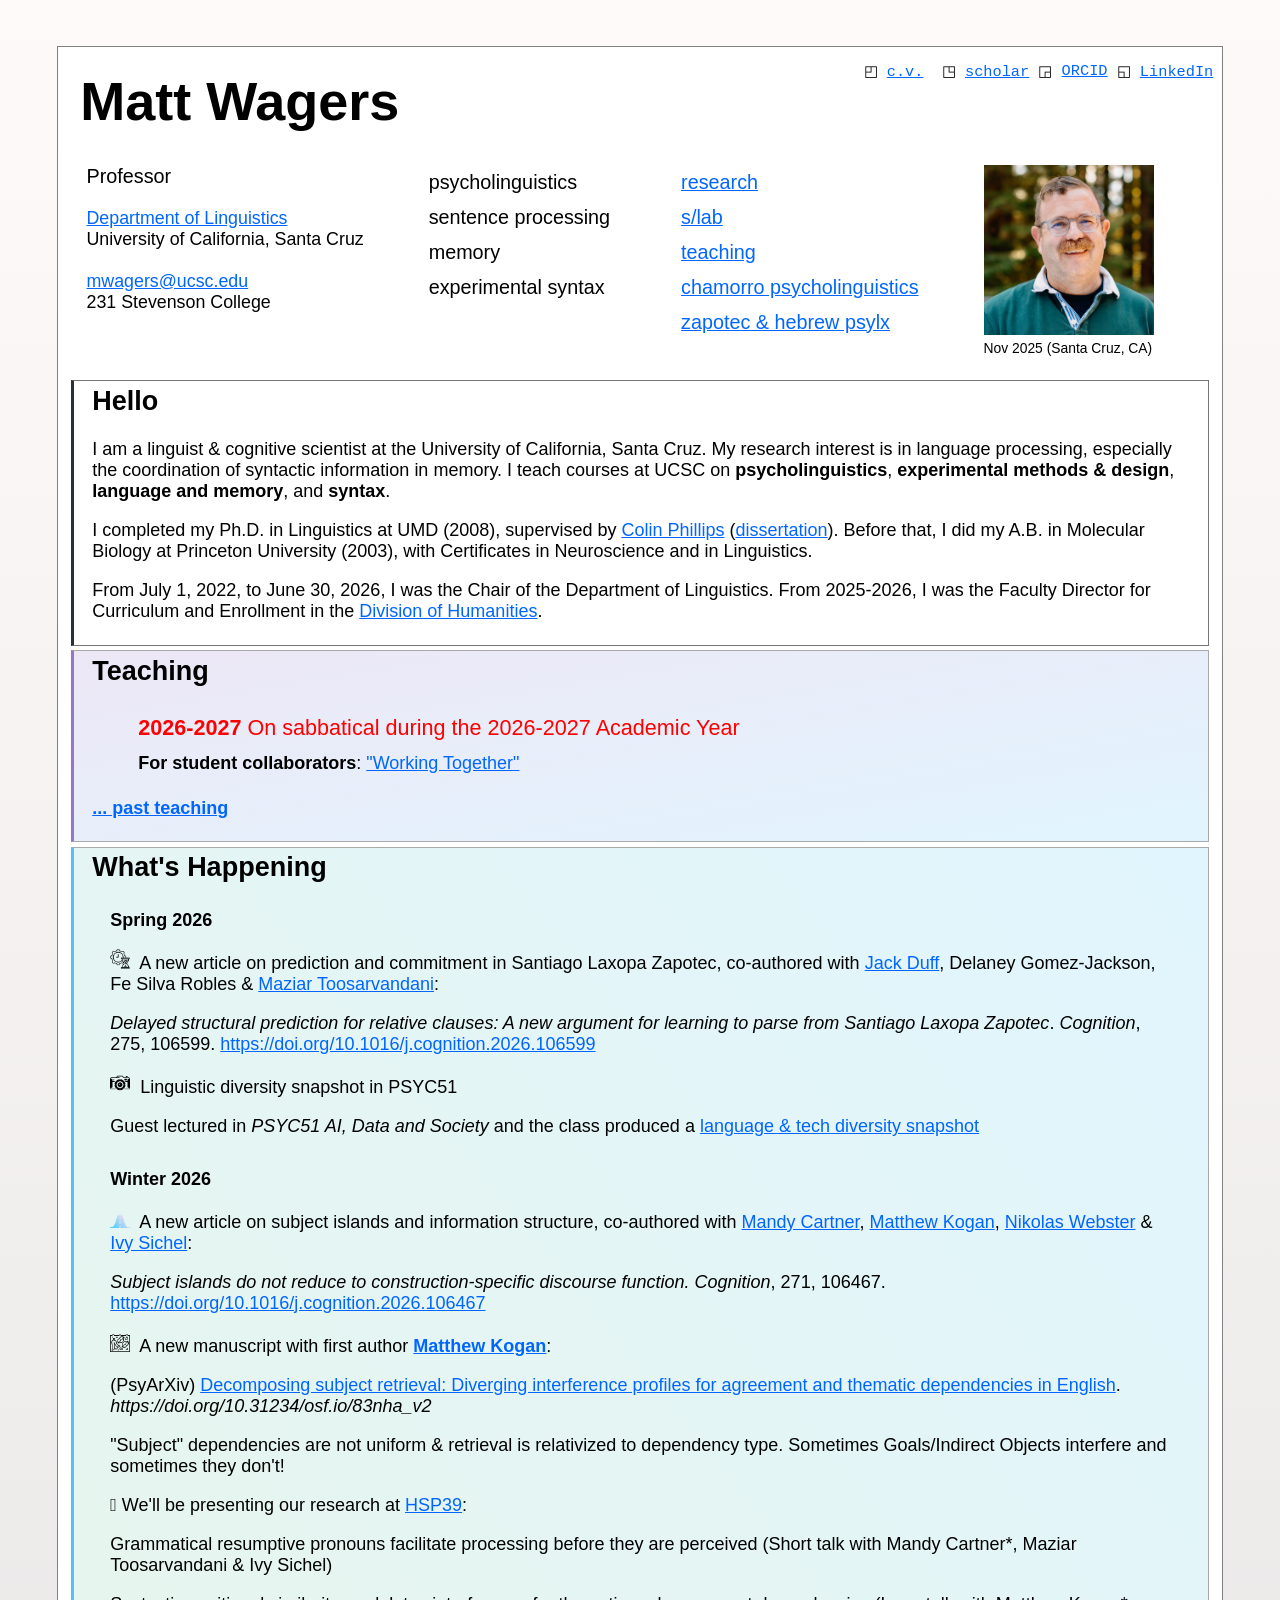
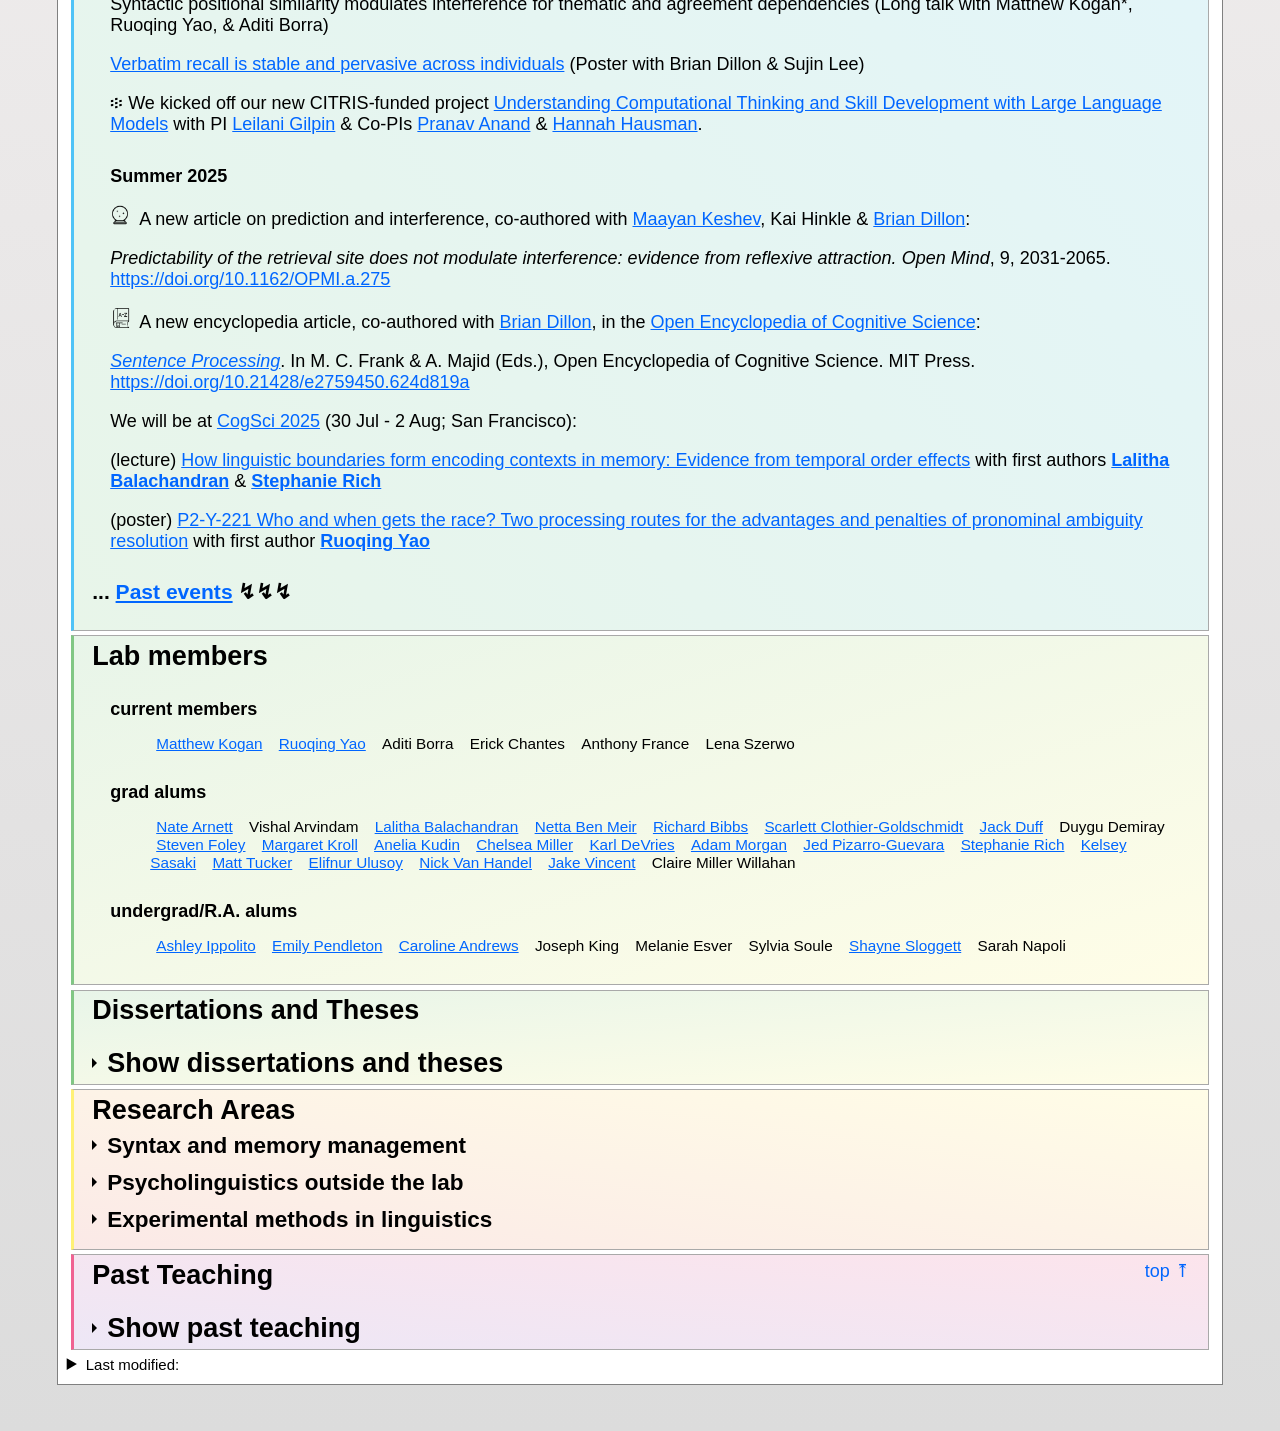
==== commit bc535411: "Publish site artifact from source 4f09f4b" ====
--- a/index.html
+++ b/index.html
@@ -90,7 +90,7 @@
 					Teaching
 				</h2>
 				<ul>
-					<li style="color:red"><strong>2026-2027</strong> On sabbatical during the 2026-2027 Academic Year
+					<li style="color:red"><big><strong>2026-2027</strong> On sabbatical during the 2026-2027 Academic Year</big>
 					<li><strong>For student collaborators</strong>: <a href="https://docs.google.com/document/d/1-y7iyMtjFO-1mLsaAtbh6p_wmKikbFYmNbgoX4kg7tQ/edit?usp=sharing">"Working Together"</a></li>
 				</ul>
 				<p>
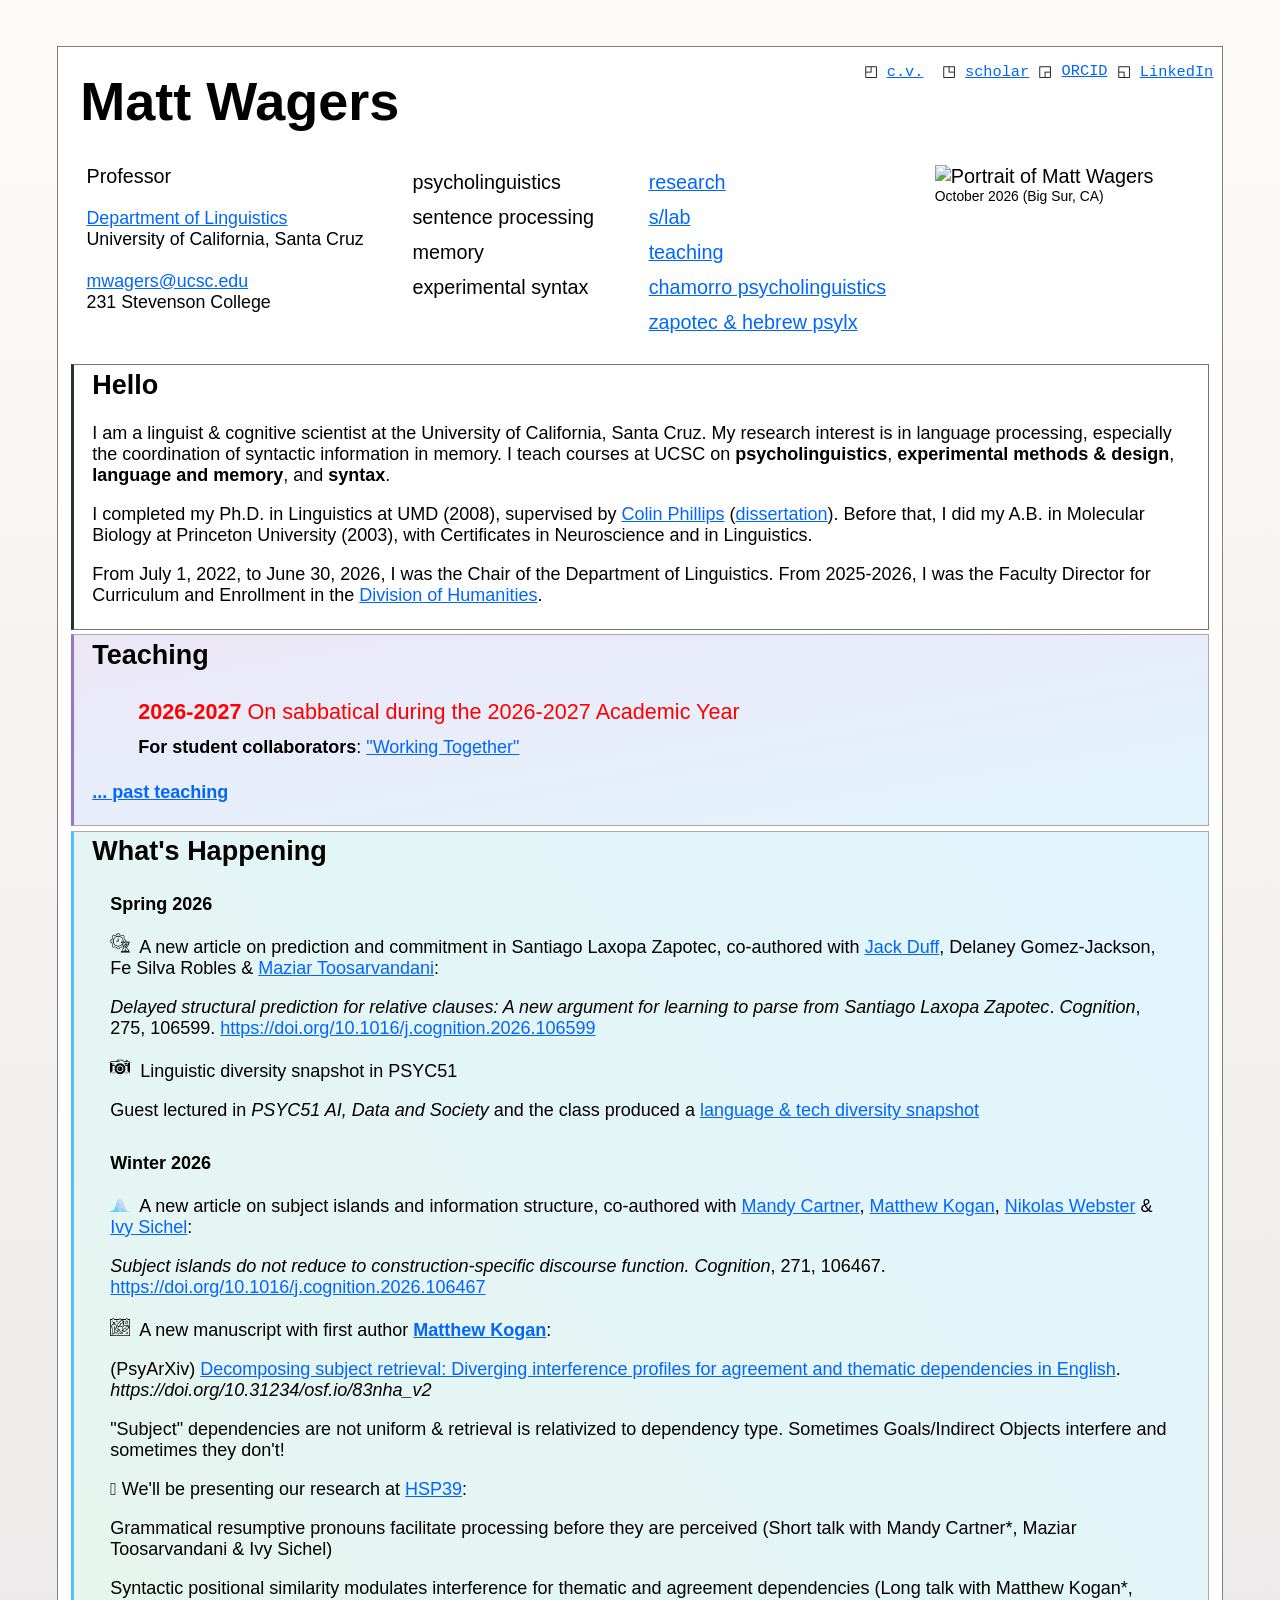
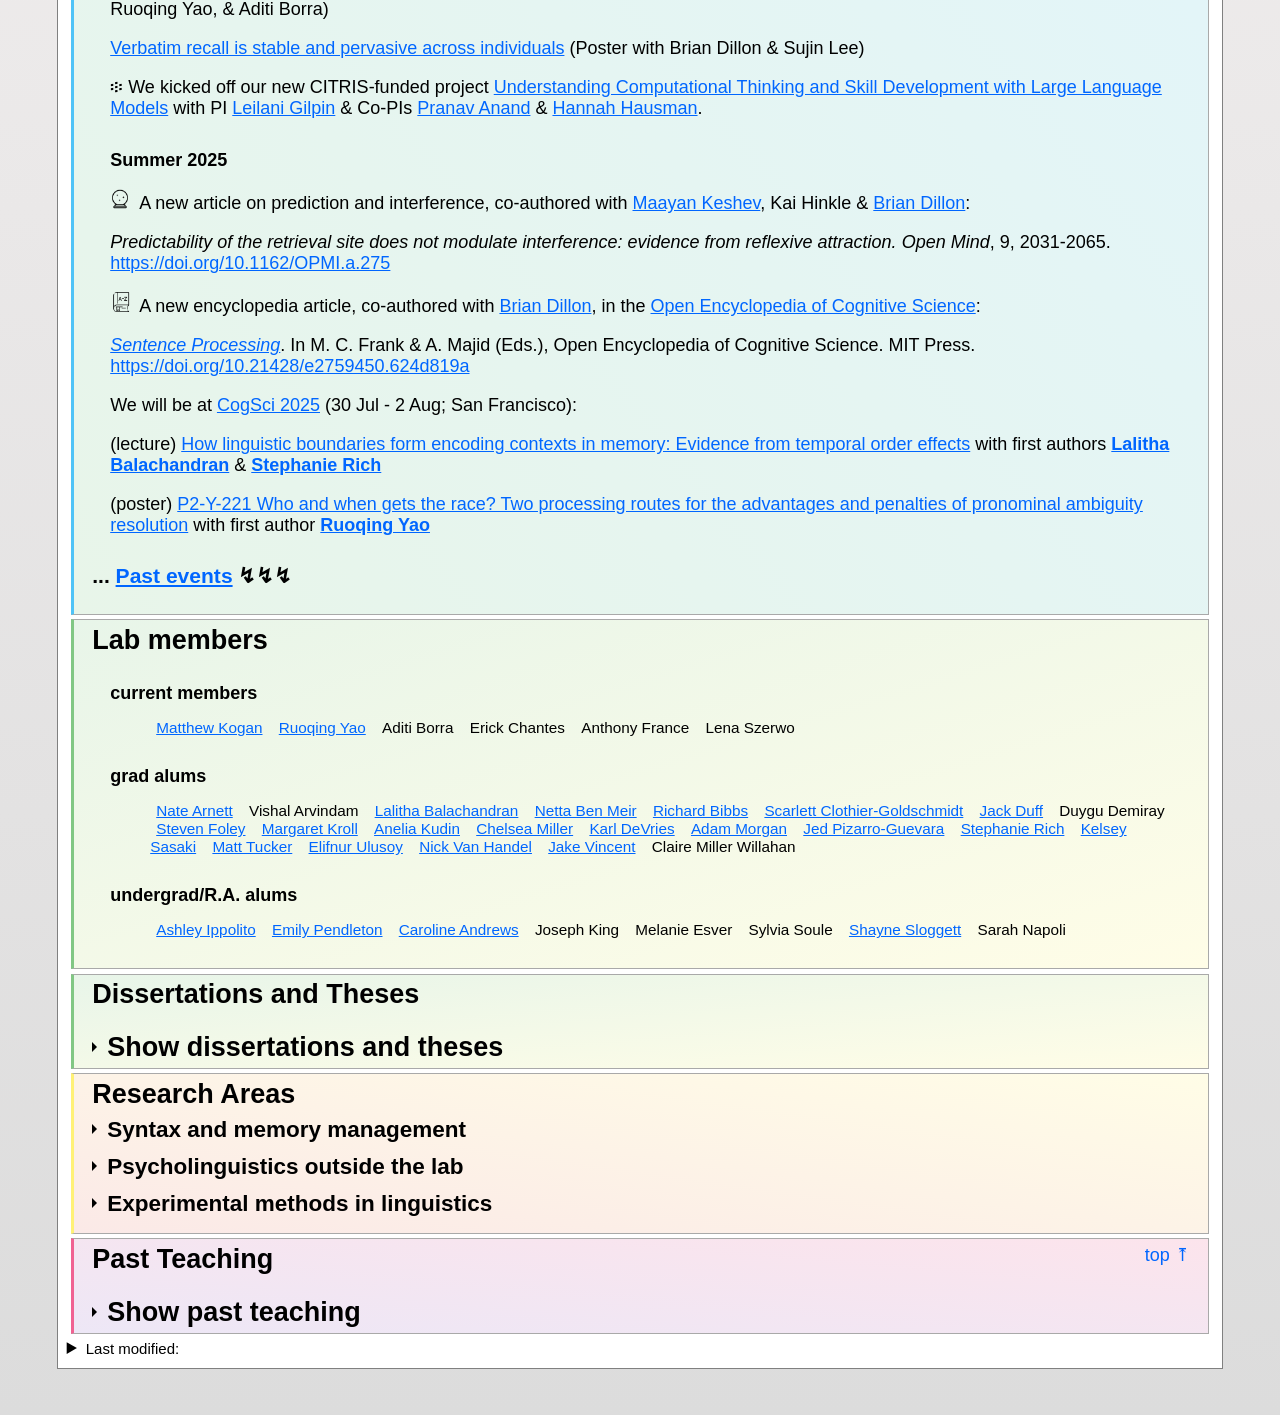
==== commit b1e71e07: "Publish site artifact from source 4f09f4b" ====
--- a/index.html
+++ b/index.html
@@ -60,9 +60,9 @@
           </div>
           <div id="portrait">
             <figure>
-              <img src="mw_nov25.jpeg" height="170" width="170" alt="Portrait of Matt Wagers">
+              <img src="big-sur-oct26.jpg" height="170" width="170" alt="Portrait of Matt Wagers">
               <figcaption style="font-size:0.7em">
-                Nov 2025 (Santa Cruz, CA)<br>
+                October 2026 (Big Sur, CA)<br>
               </figcaption>
             </figure>
           </div>
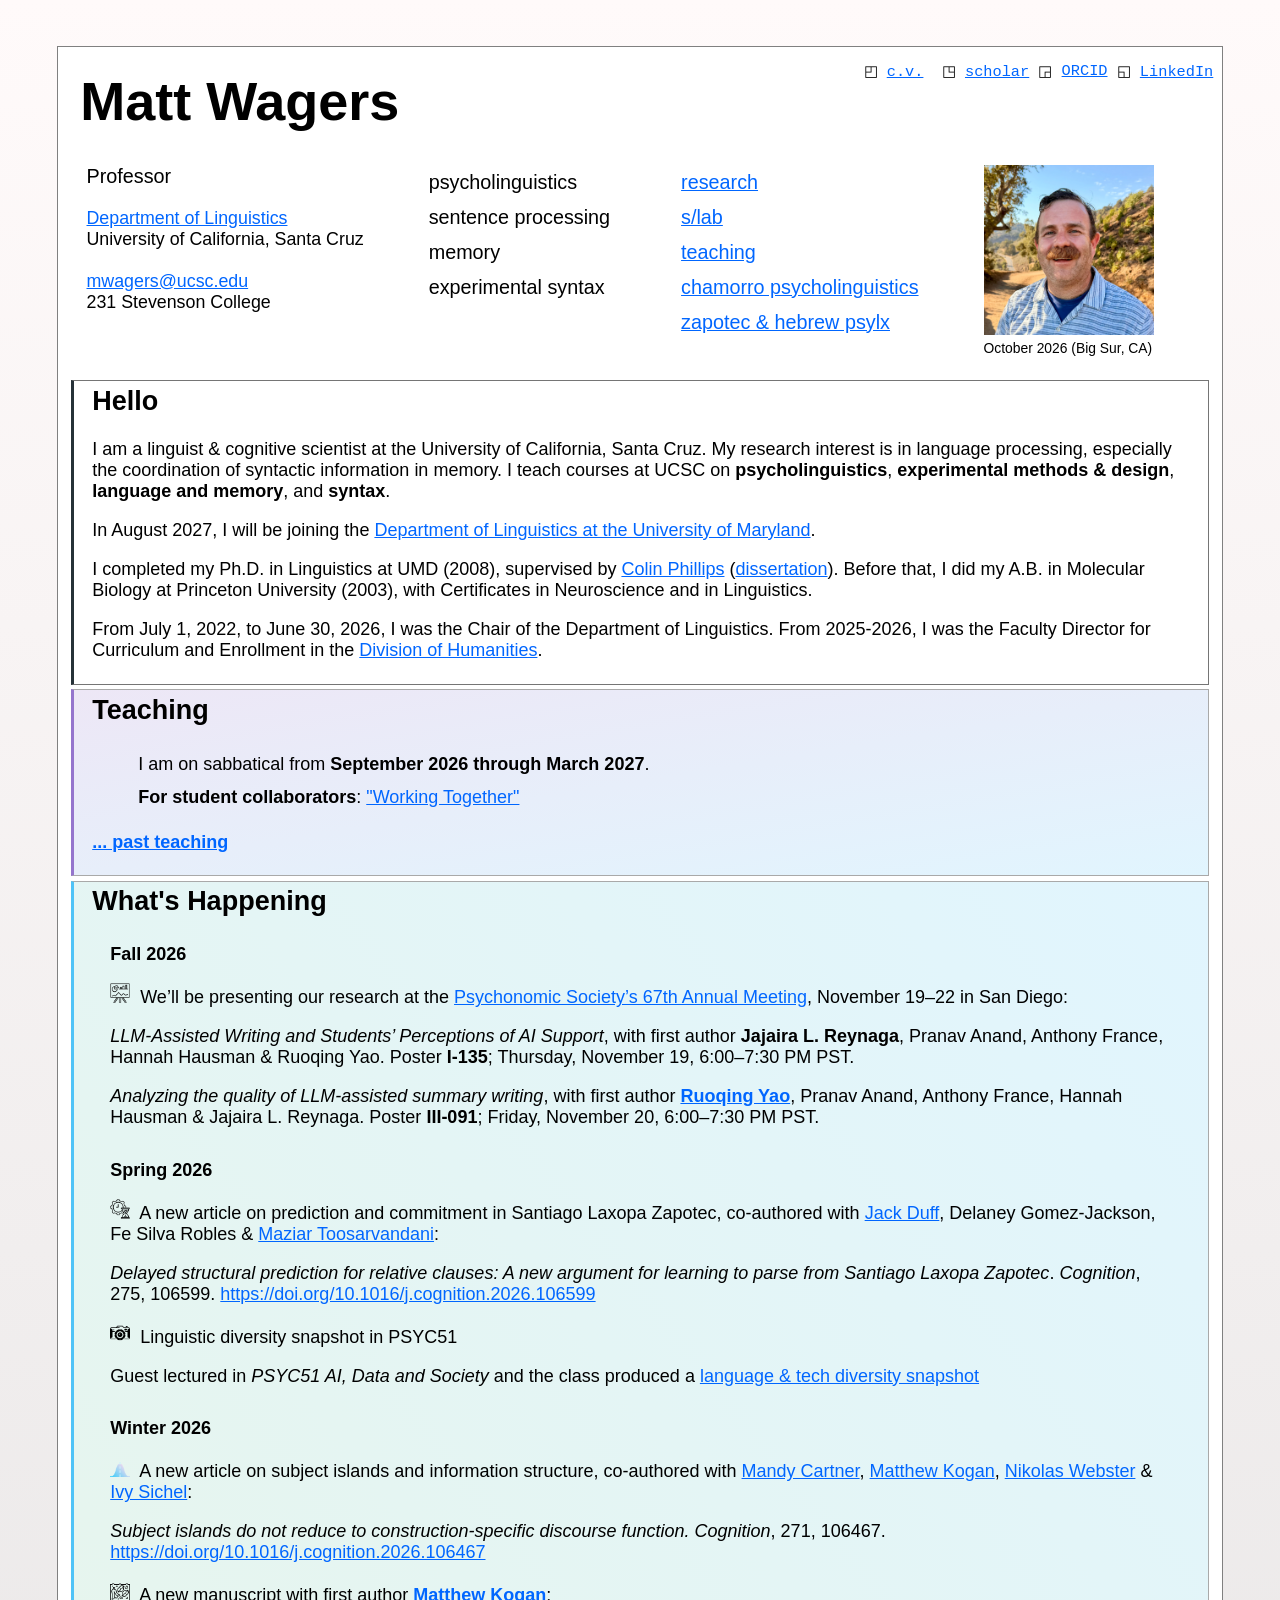
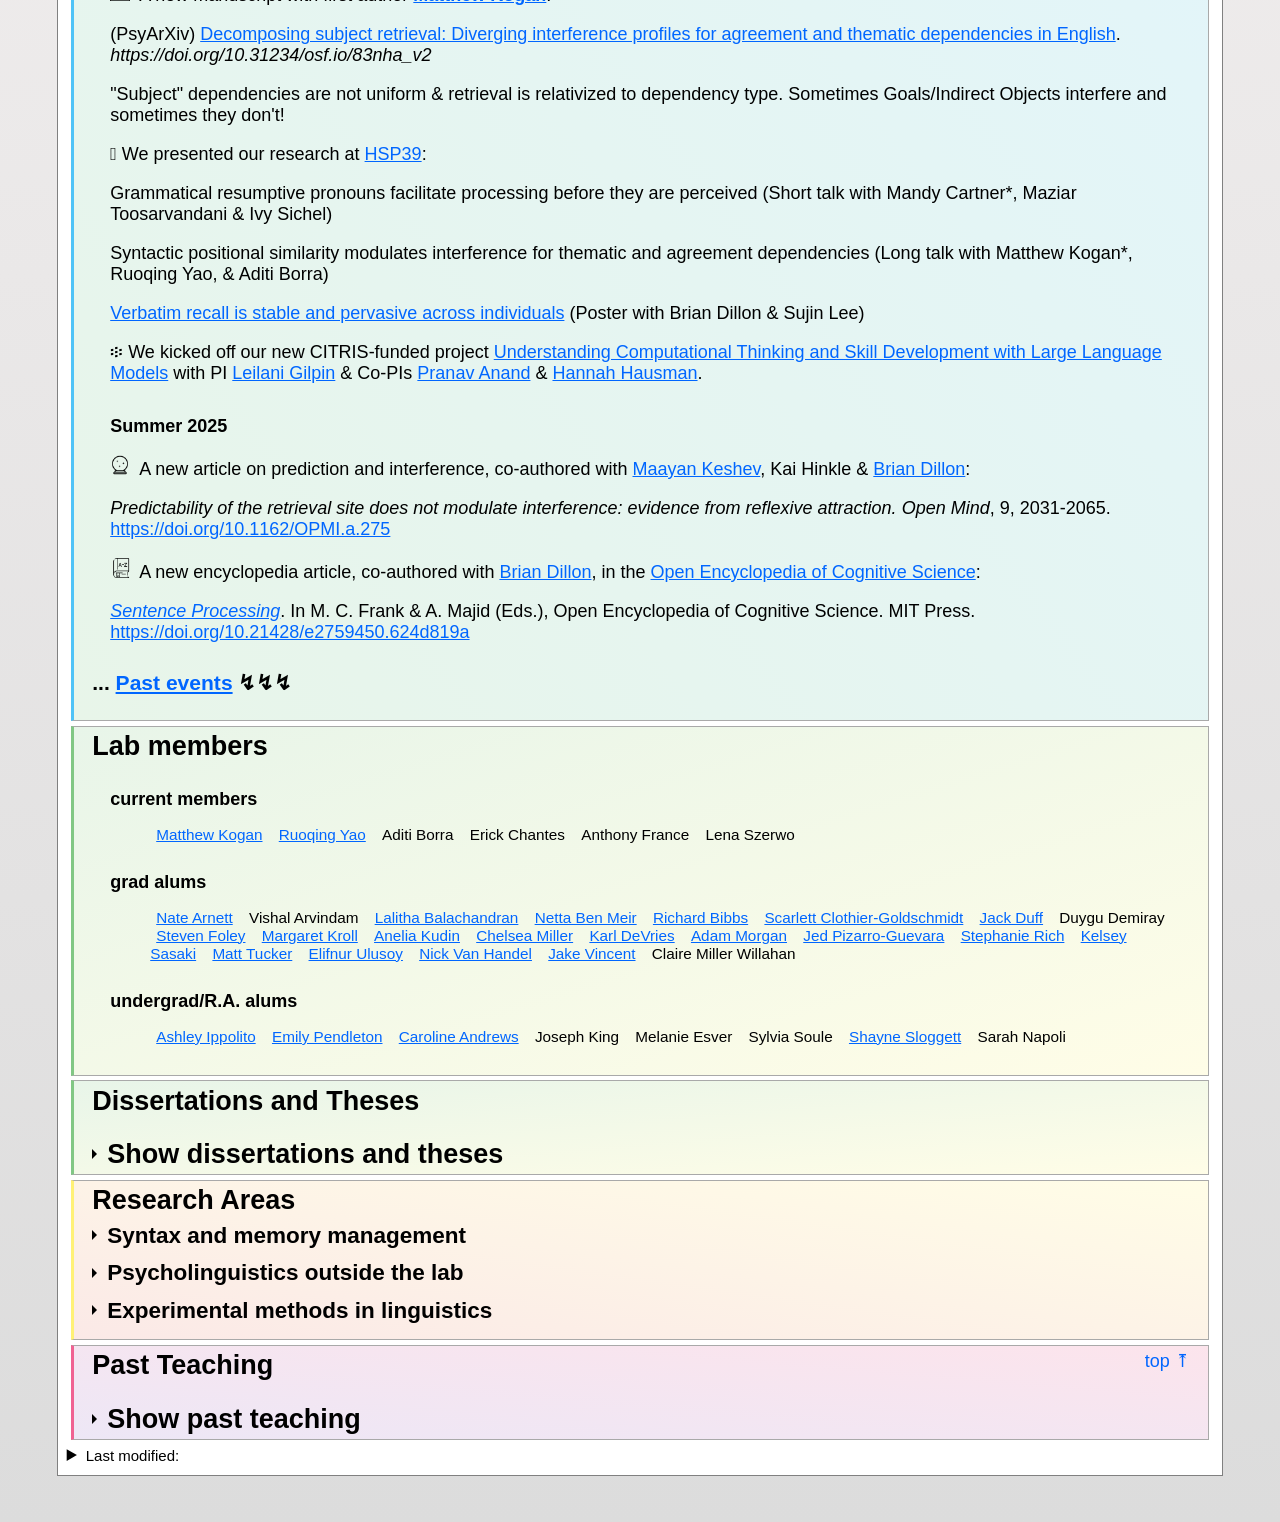
==== commit 5f3476fe: "Publish site artifact from source 5d2eb91" ====
--- a/index.html
+++ b/index.html
@@ -79,6 +79,9 @@
 					I am a linguist &amp; cognitive scientist at the University of California, Santa Cruz. My research interest is in language processing, especially the coordination of syntactic information in memory. I teach courses at UCSC on <strong>psycholinguistics</strong>, <strong>experimental methods &amp; design</strong>, <strong>language and memory</strong>, and <strong>syntax</strong>.
 				</p>
 				<p>
+					In August 2027, I will be joining the <a href="https://linguistics.umd.edu/">Department of Linguistics at the University of Maryland</a>.
+				</p>
+				<p>
 					I completed my Ph.D. in Linguistics at UMD (2008), supervised by <a href="http://ling.umd.edu/people/person/colin-phillips/">Colin Phillips</a> (<a href="https://drum.lib.umd.edu/handle/1903/8580">dissertation</a>). Before that, I did my A.B. in Molecular Biology at Princeton University (2003), with Certificates in Neuroscience and in Linguistics.
 				</p>
 				<p>
@@ -90,7 +93,7 @@
 					Teaching
 				</h2>
 				<ul>
-					<li style="color:red"><big><strong>2026-2027</strong> On sabbatical during the 2026-2027 Academic Year</big>
+					<li>I am on sabbatical from <strong>September 2026 through March 2027</strong>.</li>
 					<li><strong>For student collaborators</strong>: <a href="https://docs.google.com/document/d/1-y7iyMtjFO-1mLsaAtbh6p_wmKikbFYmNbgoX4kg7tQ/edit?usp=sharing">"Working Together"</a></li>
 				</ul>
 				<p>
@@ -106,77 +109,84 @@
 
 
   <section class="event-group" aria-labelledby="whats-happening-1">
-    <h3 id="whats-happening-1">Spring 2026</h3>
+    <h3 id="whats-happening-1">Fall 2026</h3>
     <ul class="event-list">
   
       <li>
         <article>
           <p class="event-headline">
       
-            <img src="delay.png" height="20" width="20" alt="">&nbsp;
-      
-            A new article on prediction and commitment in Santiago Laxopa Zapotec, co-authored with <a href="https://j-duff.github.io/">Jack Duff</a>, Delaney Gomez-Jackson, Fe Silva Robles &amp; <a href="https://people.ucsc.edu/~mtoosarv">Maziar Toosarvandani</a>:
+            <img src="poster.png" height="20" width="20" alt="">&nbsp;
+      
+            We’ll be presenting our research at the <a href="https://www.psychonomic.org/page/2026Program">Psychonomic Society’s 67th Annual Meeting</a>, November 19–22 in San Diego:
           </p>
     
       
-          <p><cite>Delayed structural prediction for relative clauses: A new argument for learning to parse from Santiago Laxopa Zapotec</cite>. <em>Cognition</em>, 275, 106599. <a href="https://doi.org/10.1016/j.cognition.2026.106599">https://doi.org/10.1016/j.cognition.2026.106599</a></p>
+          <p><cite>LLM-Assisted Writing and Students’ Perceptions of AI Support</cite>, with first author <strong>Jajaira L. Reynaga</strong>, Pranav Anand, Anthony France, Hannah Hausman &amp; Ruoqing Yao. Poster <strong>I-135</strong>; Thursday, November 19, 6:00–7:30 PM PST.</p>
+      
+          <p><cite>Analyzing the quality of LLM-assisted summary writing</cite>, with first author <strong><a href="https://ruoqing-yao.github.io/Ruoqing-Yao/">Ruoqing Yao</a></strong>, Pranav Anand, Anthony France, Hannah Hausman &amp; Jajaira L. Reynaga. Poster <strong>III-091</strong>; Friday, November 20, 6:00–7:30 PM PST.</p>
       
     
         </article>
       </li>
+  
+    </ul>
+  </section>
+
+  <section class="event-group" aria-labelledby="whats-happening-2">
+    <h3 id="whats-happening-2">Spring 2026</h3>
+    <ul class="event-list">
   
       <li>
         <article>
           <p class="event-headline">
       
-            <img src="snapshot.png" height="20" width="20" alt="">&nbsp;
-      
-            Linguistic diversity snapshot in PSYC51
+            <img src="delay.png" height="20" width="20" alt="">&nbsp;
+      
+            A new article on prediction and commitment in Santiago Laxopa Zapotec, co-authored with <a href="https://j-duff.github.io/">Jack Duff</a>, Delaney Gomez-Jackson, Fe Silva Robles &amp; <a href="https://people.ucsc.edu/~mtoosarv">Maziar Toosarvandani</a>:
           </p>
     
       
-          <p>Guest lectured in <em>PSYC51 AI, Data and Society</em> and the class produced a <a href="https://people.ucsc.edu/mwagers/psyc51">language &amp; tech diversity snapshot</a></p>
+          <p><cite>Delayed structural prediction for relative clauses: A new argument for learning to parse from Santiago Laxopa Zapotec</cite>. <em>Cognition</em>, 275, 106599. <a href="https://doi.org/10.1016/j.cognition.2026.106599">https://doi.org/10.1016/j.cognition.2026.106599</a></p>
       
     
         </article>
       </li>
-  
-    </ul>
-  </section>
-
-  <section class="event-group" aria-labelledby="whats-happening-2">
-    <h3 id="whats-happening-2">Winter 2026</h3>
-    <ul class="event-list">
   
       <li>
         <article>
           <p class="event-headline">
       
-            <img src="gaussian-function.png" height="20" width="20" alt="">&nbsp;
-      
-            A new article on subject islands and information structure, co-authored with <a href="https://mandycartner.github.io/">Mandy Cartner</a>, <a href="https://mjkogan.github.io/">Matthew Kogan</a>, <a href="https://nikolaswebster.github.io/index.html">Nikolas Webster</a> &amp; <a href="https://ivysichel.sites.ucsc.edu/">Ivy Sichel</a>:
+            <img src="snapshot.png" height="20" width="20" alt="">&nbsp;
+      
+            Linguistic diversity snapshot in PSYC51
           </p>
     
       
-          <p><cite>Subject islands do not reduce to construction-specific discourse function.</cite> <em>Cognition</em>, 271, 106467. <a href="https://doi.org/10.1016/j.cognition.2026.106467">https://doi.org/10.1016/j.cognition.2026.106467</a></p>
+          <p>Guest lectured in <em>PSYC51 AI, Data and Society</em> and the class produced a <a href="https://people.ucsc.edu/mwagers/psyc51">language &amp; tech diversity snapshot</a></p>
       
     
         </article>
       </li>
+  
+    </ul>
+  </section>
+
+  <section class="event-group" aria-labelledby="whats-happening-3">
+    <h3 id="whats-happening-3">Winter 2026</h3>
+    <ul class="event-list">
   
       <li>
         <article>
           <p class="event-headline">
       
-            <img src="decomposition.png" height="20" width="20" alt="">&nbsp;
-      
-            A new manuscript with first author <strong><a href="https://mjkogan.github.io">Matthew Kogan</a></strong>:
+            <img src="gaussian-function.png" height="20" width="20" alt="">&nbsp;
+      
+            A new article on subject islands and information structure, co-authored with <a href="https://mandycartner.github.io/">Mandy Cartner</a>, <a href="https://mjkogan.github.io/">Matthew Kogan</a>, <a href="https://nikolaswebster.github.io/index.html">Nikolas Webster</a> &amp; <a href="https://ivysichel.sites.ucsc.edu/">Ivy Sichel</a>:
           </p>
     
       
-          <p>(PsyArXiv) <a href="https://doi.org/10.31234/osf.io/83nha_v2">Decomposing subject retrieval: Diverging interference profiles for agreement and thematic dependencies in English</a>. <cite>https://doi.org/10.31234/osf.io/83nha_v2</cite></p>
-      
-          <p>"Subject" dependencies are not uniform &amp; retrieval is relativized to dependency type. Sometimes Goals/Indirect Objects interfere and sometimes they don't!</p>
+          <p><cite>Subject islands do not reduce to construction-specific discourse function.</cite> <em>Cognition</em>, 271, 106467. <a href="https://doi.org/10.1016/j.cognition.2026.106467">https://doi.org/10.1016/j.cognition.2026.106467</a></p>
       
     
         </article>
@@ -186,15 +196,15 @@
         <article>
           <p class="event-headline">
       
-            𒑳&nbsp;We'll be presenting our research at <a href="https://hsp2026.org/index.html">HSP39</a>:
+            <img src="decomposition.png" height="20" width="20" alt="">&nbsp;
+      
+            A new manuscript with first author <strong><a href="https://mjkogan.github.io">Matthew Kogan</a></strong>:
           </p>
     
       
-          <p>Grammatical resumptive pronouns facilitate processing before they are perceived (Short talk with Mandy Cartner*, Maziar Toosarvandani &amp; Ivy Sichel)</p>
-      
-          <p>Syntactic positional similarity modulates interference for thematic and agreement dependencies (Long talk with Matthew Kogan*, Ruoqing Yao, &amp; Aditi Borra)</p>
-      
-          <p><a href="https://drive.google.com/file/d/18-VsBNQEY17_4wOEwcgTXBrX4MZc0Qi0/view?usp=sharing">Verbatim recall is stable and pervasive across individuals</a> (Poster with Brian Dillon &amp; Sujin Lee)</p>
+          <p>(PsyArXiv) <a href="https://doi.org/10.31234/osf.io/83nha_v2">Decomposing subject retrieval: Diverging interference profiles for agreement and thematic dependencies in English</a>. <cite>https://doi.org/10.31234/osf.io/83nha_v2</cite></p>
+      
+          <p>"Subject" dependencies are not uniform &amp; retrieval is relativized to dependency type. Sometimes Goals/Indirect Objects interfere and sometimes they don't!</p>
       
     
         </article>
@@ -204,46 +214,48 @@
         <article>
           <p class="event-headline">
       
-            ፨&nbsp;We kicked off our new CITRIS-funded project <a href="https://news.ucsc.edu/2025/10/citris-i2p-2025/">Understanding Computational Thinking and Skill Development with Large Language Models</a> with PI <a href="https://people.ucsc.edu/~lgilpin/">Leilani Gilpin</a> &amp; Co-PIs <a href="https://people.ucsc.edu/~panand/">Pranav Anand</a> &amp; <a href="https://hausman.sites.ucsc.edu/people/">Hannah Hausman</a>.
+            𒑳&nbsp;We presented our research at <a href="https://hsp2026.org/index.html">HSP39</a>:
           </p>
+    
+      
+          <p>Grammatical resumptive pronouns facilitate processing before they are perceived (Short talk with Mandy Cartner*, Maziar Toosarvandani &amp; Ivy Sichel)</p>
+      
+          <p>Syntactic positional similarity modulates interference for thematic and agreement dependencies (Long talk with Matthew Kogan*, Ruoqing Yao, &amp; Aditi Borra)</p>
+      
+          <p><a href="https://drive.google.com/file/d/18-VsBNQEY17_4wOEwcgTXBrX4MZc0Qi0/view?usp=sharing">Verbatim recall is stable and pervasive across individuals</a> (Poster with Brian Dillon &amp; Sujin Lee)</p>
+      
     
         </article>
       </li>
-  
-    </ul>
-  </section>
-
-  <section class="event-group" aria-labelledby="whats-happening-3">
-    <h3 id="whats-happening-3">Summer 2025</h3>
-    <ul class="event-list">
   
       <li>
         <article>
           <p class="event-headline">
       
-            <img src="crystal-ball.png" height="20" width="20" alt="">&nbsp;
-      
-            A new article on prediction and interference, co-authored with <a href="https://mkeshev.wordpress.com/">Maayan Keshev</a>, Kai Hinkle &amp; <a href="https://people.umass.edu/bwdillon/">Brian Dillon</a>:
+            ፨&nbsp;We kicked off our new CITRIS-funded project <a href="https://news.ucsc.edu/2025/10/citris-i2p-2025/">Understanding Computational Thinking and Skill Development with Large Language Models</a> with PI <a href="https://people.ucsc.edu/~lgilpin/">Leilani Gilpin</a> &amp; Co-PIs <a href="https://people.ucsc.edu/~panand/">Pranav Anand</a> &amp; <a href="https://hausman.sites.ucsc.edu/people/">Hannah Hausman</a>.
           </p>
-    
-      
-          <p><cite>Predictability of the retrieval site does not modulate interference: evidence from reflexive attraction.</cite> <em>Open Mind</em>, 9, 2031-2065. <a href="https://doi.org/10.1162/OPMI.a.275">https://doi.org/10.1162/OPMI.a.275</a></p>
-      
     
         </article>
       </li>
+  
+    </ul>
+  </section>
+
+  <section class="event-group" aria-labelledby="whats-happening-4">
+    <h3 id="whats-happening-4">Summer 2025</h3>
+    <ul class="event-list">
   
       <li>
         <article>
           <p class="event-headline">
       
-            <img src="encyclopedia.png" height="20" width="20" alt="">&nbsp;
-      
-            A new encyclopedia article, co-authored with <a href="https://people.umass.edu/bwdillon/">Brian Dillon</a>, in the <a href="https://oecs.mit.edu/">Open Encyclopedia of Cognitive Science</a>:
+            <img src="crystal-ball.png" height="20" width="20" alt="">&nbsp;
+      
+            A new article on prediction and interference, co-authored with <a href="https://mkeshev.wordpress.com/">Maayan Keshev</a>, Kai Hinkle &amp; <a href="https://people.umass.edu/bwdillon/">Brian Dillon</a>:
           </p>
     
       
-          <p><a href="https://oecs.mit.edu/pub/mn7mjhx9/"><cite>Sentence Processing</cite></a>. In M. C. Frank &amp; A. Majid (Eds.), Open Encyclopedia of Cognitive Science. MIT Press. <a href="https://doi.org/10.21428/e2759450.624d819a">https://doi.org/10.21428/e2759450.624d819a</a></p>
+          <p><cite>Predictability of the retrieval site does not modulate interference: evidence from reflexive attraction.</cite> <em>Open Mind</em>, 9, 2031-2065. <a href="https://doi.org/10.1162/OPMI.a.275">https://doi.org/10.1162/OPMI.a.275</a></p>
       
     
         </article>
@@ -253,13 +265,13 @@
         <article>
           <p class="event-headline">
       
-            We will be at <a href="https://cognitivesciencesociety.org/cogsci-2025/">CogSci 2025</a> (30 Jul - 2 Aug; San Francisco):
+            <img src="encyclopedia.png" height="20" width="20" alt="">&nbsp;
+      
+            A new encyclopedia article, co-authored with <a href="https://people.umass.edu/bwdillon/">Brian Dillon</a>, in the <a href="https://oecs.mit.edu/">Open Encyclopedia of Cognitive Science</a>:
           </p>
     
       
-          <p>(lecture) <a href="https://underline.io/events/489/sessions/20477/lecture/118468-how-linguistic-boundaries-form-encoding-contexts-in-memory-evidence-from-temporal-order-effects">How linguistic boundaries form encoding contexts in memory: Evidence from temporal order effects</a> with first authors <strong><a href="https://people.ucsc.edu/~lbalacha/index.html">Lalitha Balachandran</a></strong> &amp; <strong><a href="https://people.ucsc.edu/~skrich/">Stephanie Rich</a></strong></p>
-      
-          <p>(poster) <a href="https://underline.io/events/489/posters/20468/poster/119711-p2-y-221-who-and-when-gets-the-racequestion-two-processing-routes-for-the-advantages-and-penalties-of-pronominal-ambiguity-resolution">P2-Y-221 Who and when gets the race? Two processing routes for the advantages and penalties of pronominal ambiguity resolution</a> with first author <strong><a href="https://ruoqing-yao.github.io/Ruoqing-Yao/">Ruoqing Yao</a></strong></p>
+          <p><a href="https://oecs.mit.edu/pub/mn7mjhx9/"><cite>Sentence Processing</cite></a>. In M. C. Frank &amp; A. Majid (Eds.), Open Encyclopedia of Cognitive Science. MIT Press. <a href="https://doi.org/10.21428/e2759450.624d819a">https://doi.org/10.21428/e2759450.624d819a</a></p>
       
     
         </article>
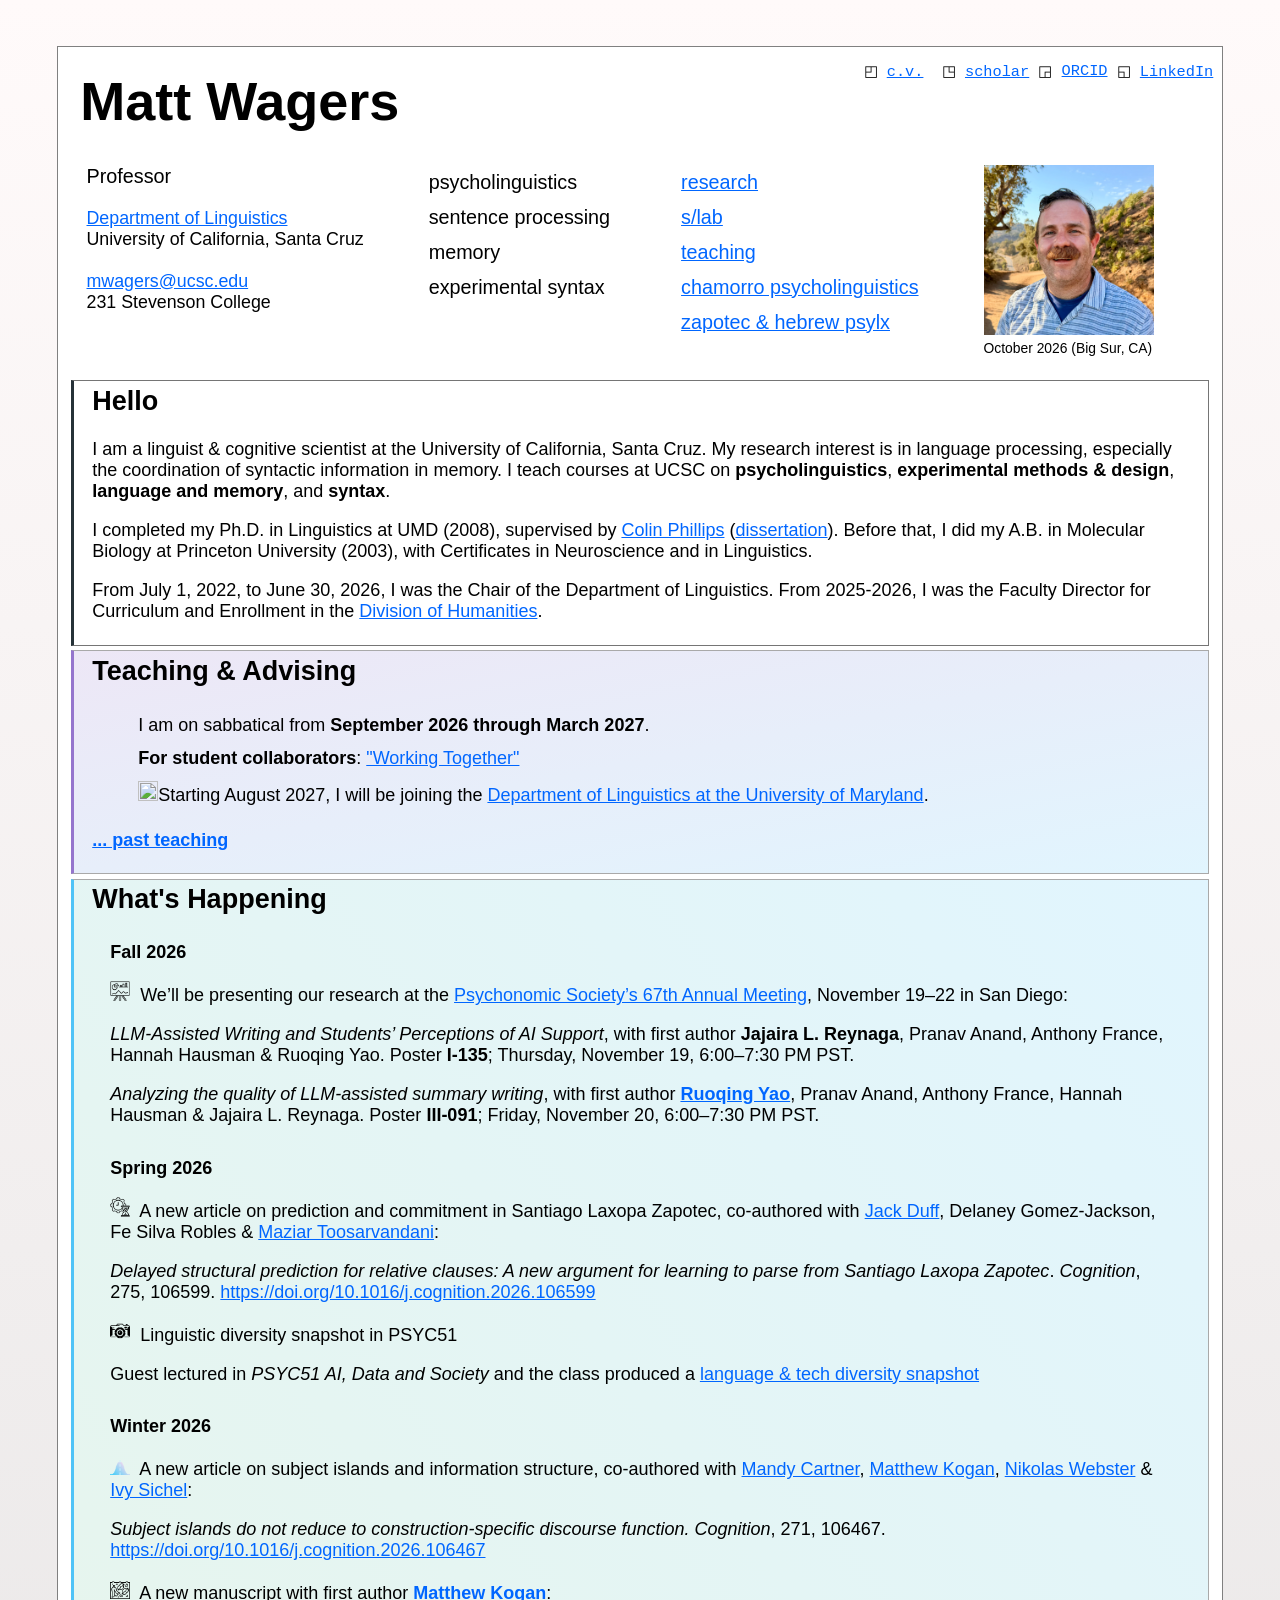
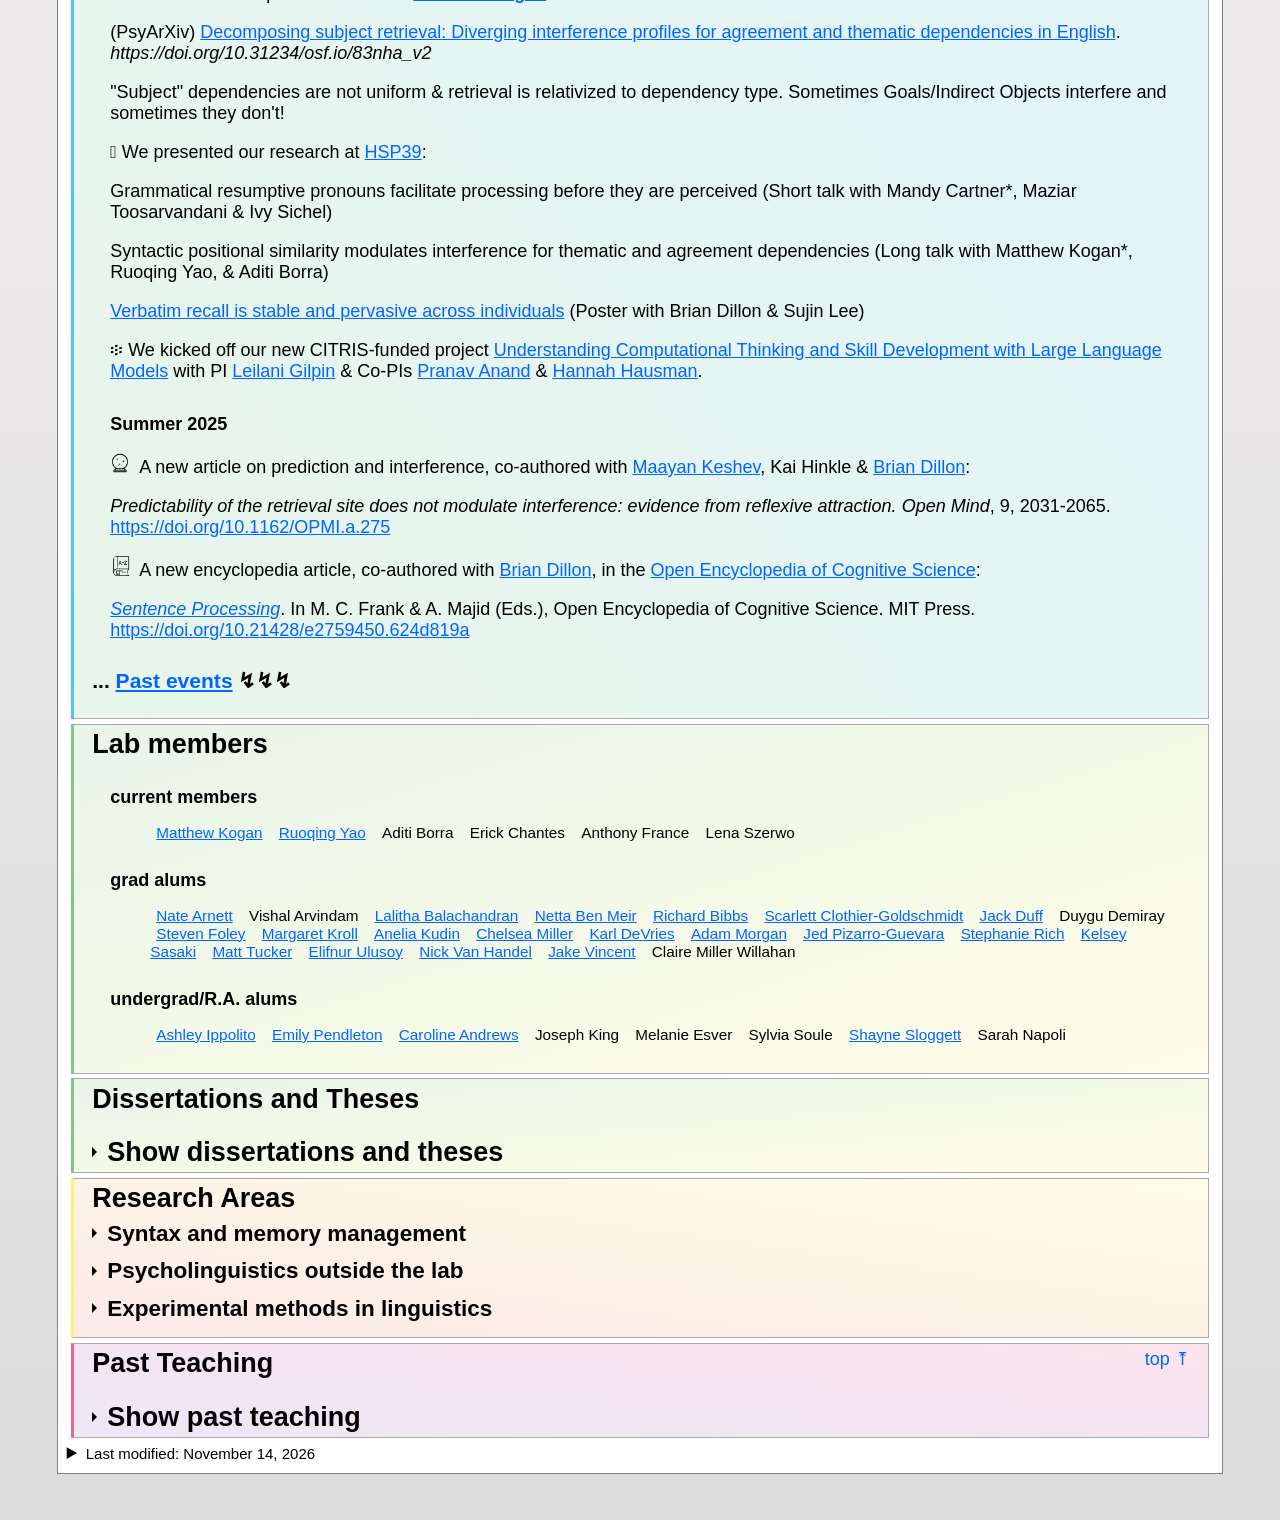
==== commit 8eb2839f: "Publish site artifact from source 5d2eb91" ====
--- a/index.html
+++ b/index.html
@@ -79,9 +79,6 @@
 					I am a linguist &amp; cognitive scientist at the University of California, Santa Cruz. My research interest is in language processing, especially the coordination of syntactic information in memory. I teach courses at UCSC on <strong>psycholinguistics</strong>, <strong>experimental methods &amp; design</strong>, <strong>language and memory</strong>, and <strong>syntax</strong>.
 				</p>
 				<p>
-					In August 2027, I will be joining the <a href="https://linguistics.umd.edu/">Department of Linguistics at the University of Maryland</a>.
-				</p>
-				<p>
 					I completed my Ph.D. in Linguistics at UMD (2008), supervised by <a href="http://ling.umd.edu/people/person/colin-phillips/">Colin Phillips</a> (<a href="https://drum.lib.umd.edu/handle/1903/8580">dissertation</a>). Before that, I did my A.B. in Molecular Biology at Princeton University (2003), with Certificates in Neuroscience and in Linguistics.
 				</p>
 				<p>
@@ -90,11 +87,13 @@
 			</section>
 			<section class="highlight-one" id="current-teaching">
 				<h2>
-					Teaching
+					Teaching & Advising
 				</h2>
 				<ul>
 					<li>I am on sabbatical from <strong>September 2026 through March 2027</strong>.</li>
 					<li><strong>For student collaborators</strong>: <a href="https://docs.google.com/document/d/1-y7iyMtjFO-1mLsaAtbh6p_wmKikbFYmNbgoX4kg7tQ/edit?usp=sharing">"Working Together"</a></li>
+					<li><!--<a href="https://www.flaticon.com/free-icons/turtle" title="turtle icons">Turtle icons created by iconixar - Flaticon</a>--><img src="turtle.png" height="20" width="20" alt="">Starting August 2027, I will be joining the <a href="https://linguistics.umd.edu/">Department of Linguistics at the University of Maryland</a>.
+</li>
 				</ul>
 				<p>
 					<strong><a href="#past-teaching">... past teaching</a></strong>
@@ -819,7 +818,7 @@
 
       <footer>
         <details>
-          <summary><small>Last modified: <!--#echo var="LAST_MODIFIED" --></small></summary>
+          <summary><small>Last modified: <time datetime="2026-11-14">November 14, 2026</time></small></summary>
           <p style="margin:0.1em;font-weight:400">〠 Questions or feedback? Please <a href="mailto:mwagers@ucsc.edu">email me</a>.</p>
           <address>
             Stevenson College<br>
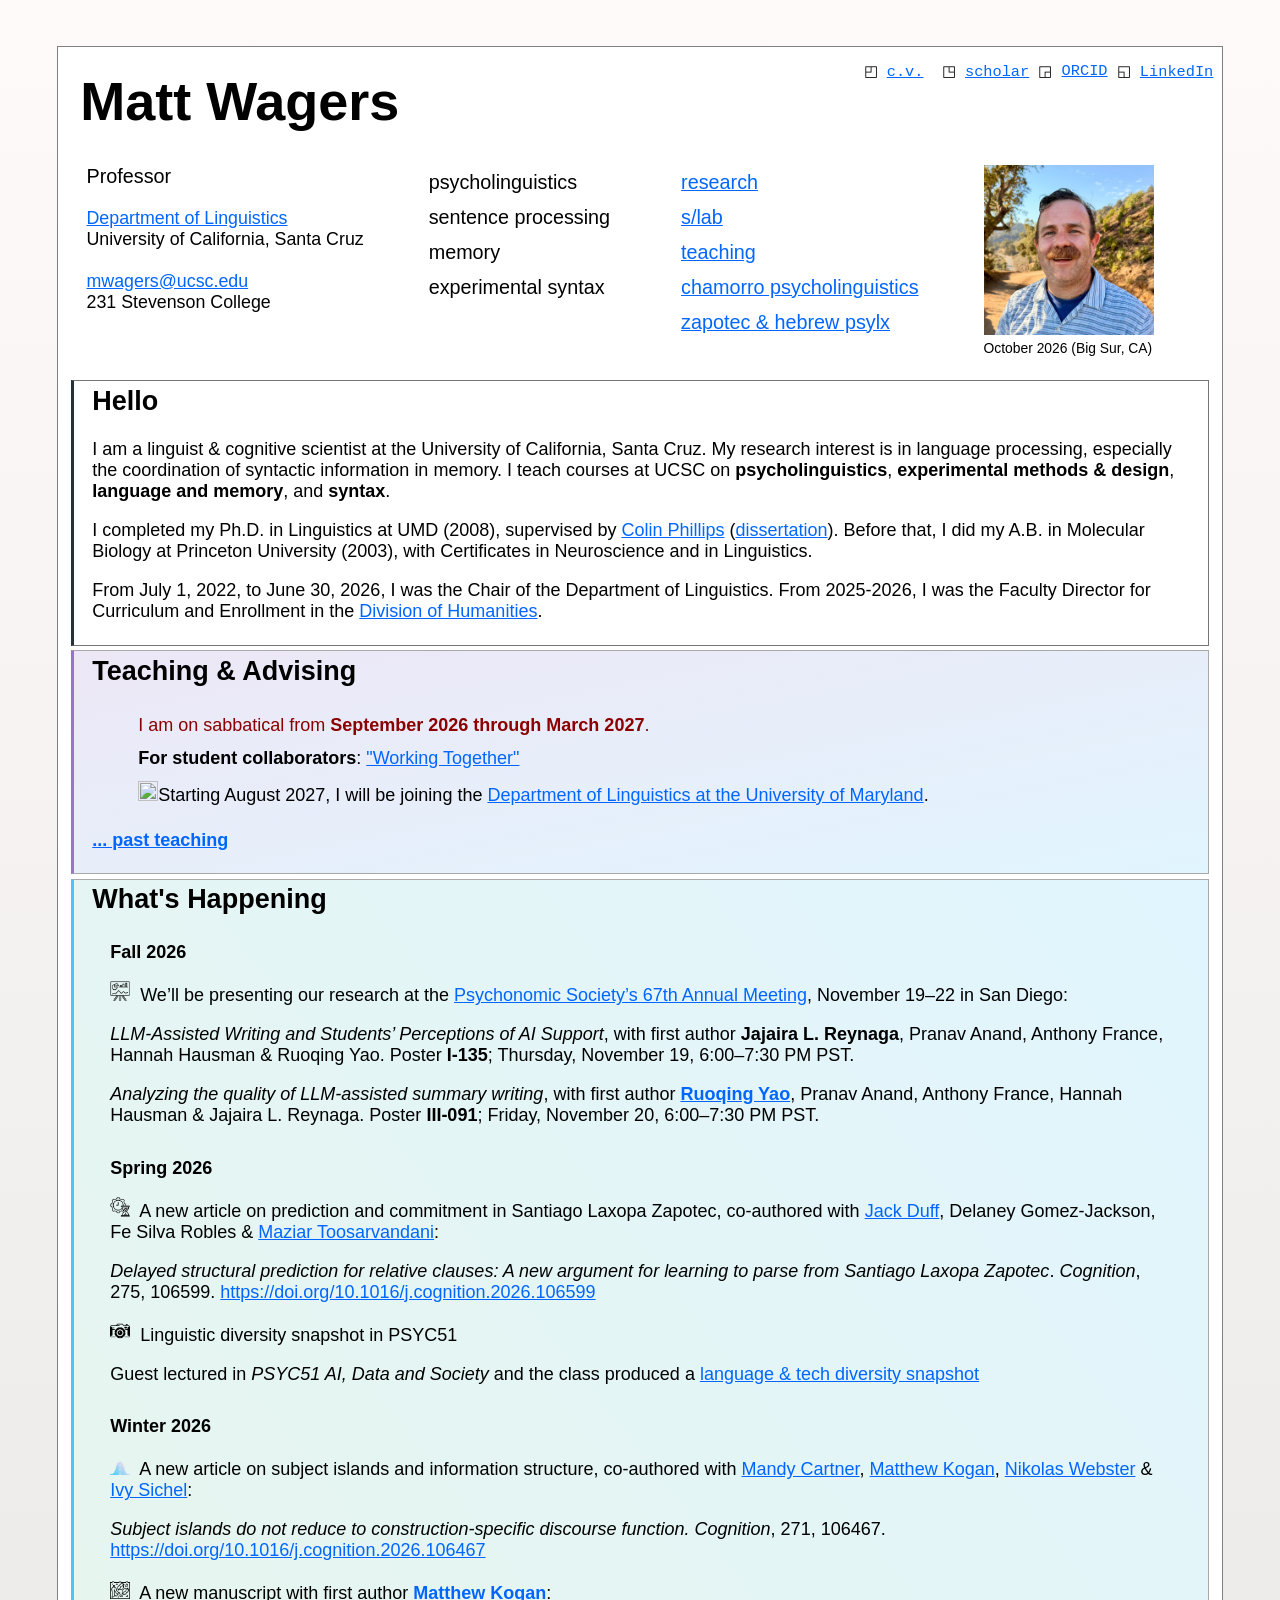
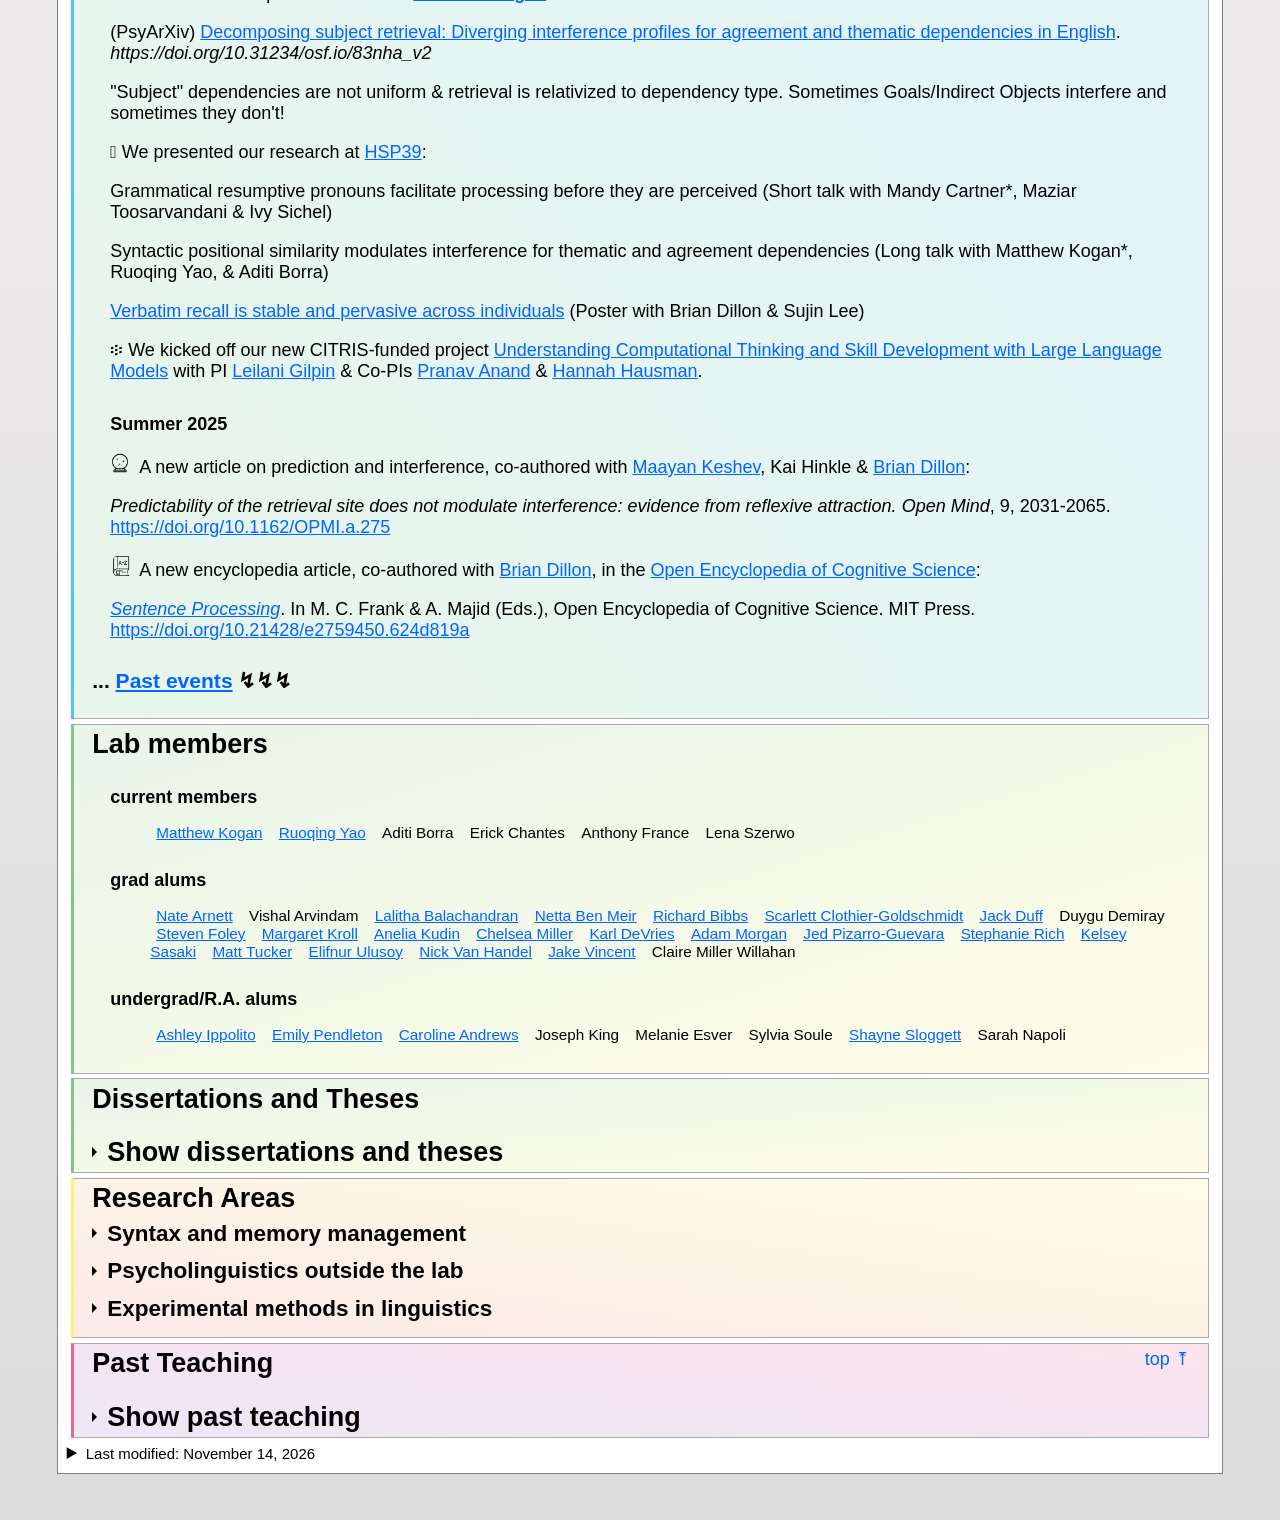
==== commit 8a7aa971: "Publish site artifact from source 5d2eb91" ====
--- a/index.html
+++ b/index.html
@@ -90,7 +90,7 @@
 					Teaching & Advising
 				</h2>
 				<ul>
-					<li>I am on sabbatical from <strong>September 2026 through March 2027</strong>.</li>
+					<li style="color:darkred">I am on sabbatical from <strong>September 2026 through March 2027</strong>.</li>
 					<li><strong>For student collaborators</strong>: <a href="https://docs.google.com/document/d/1-y7iyMtjFO-1mLsaAtbh6p_wmKikbFYmNbgoX4kg7tQ/edit?usp=sharing">"Working Together"</a></li>
 					<li><!--<a href="https://www.flaticon.com/free-icons/turtle" title="turtle icons">Turtle icons created by iconixar - Flaticon</a>--><img src="turtle.png" height="20" width="20" alt="">Starting August 2027, I will be joining the <a href="https://linguistics.umd.edu/">Department of Linguistics at the University of Maryland</a>.
 </li>
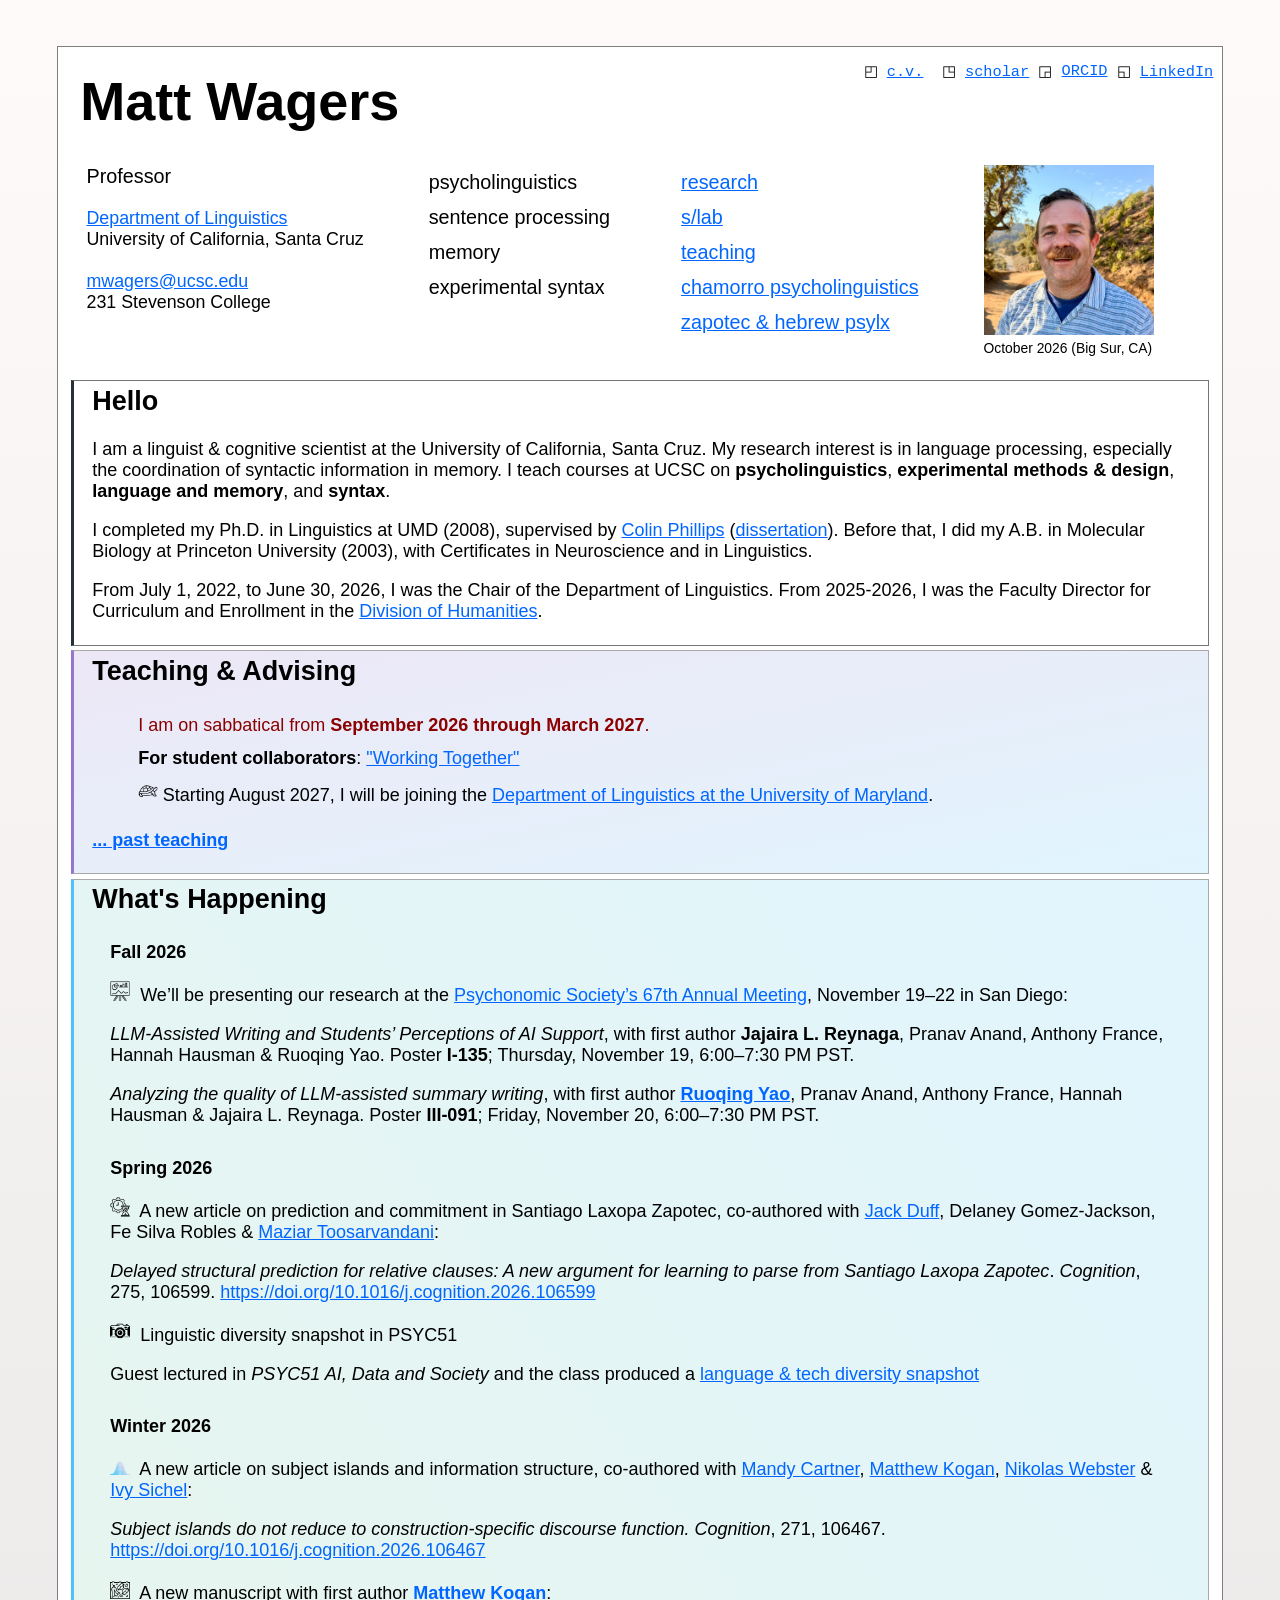
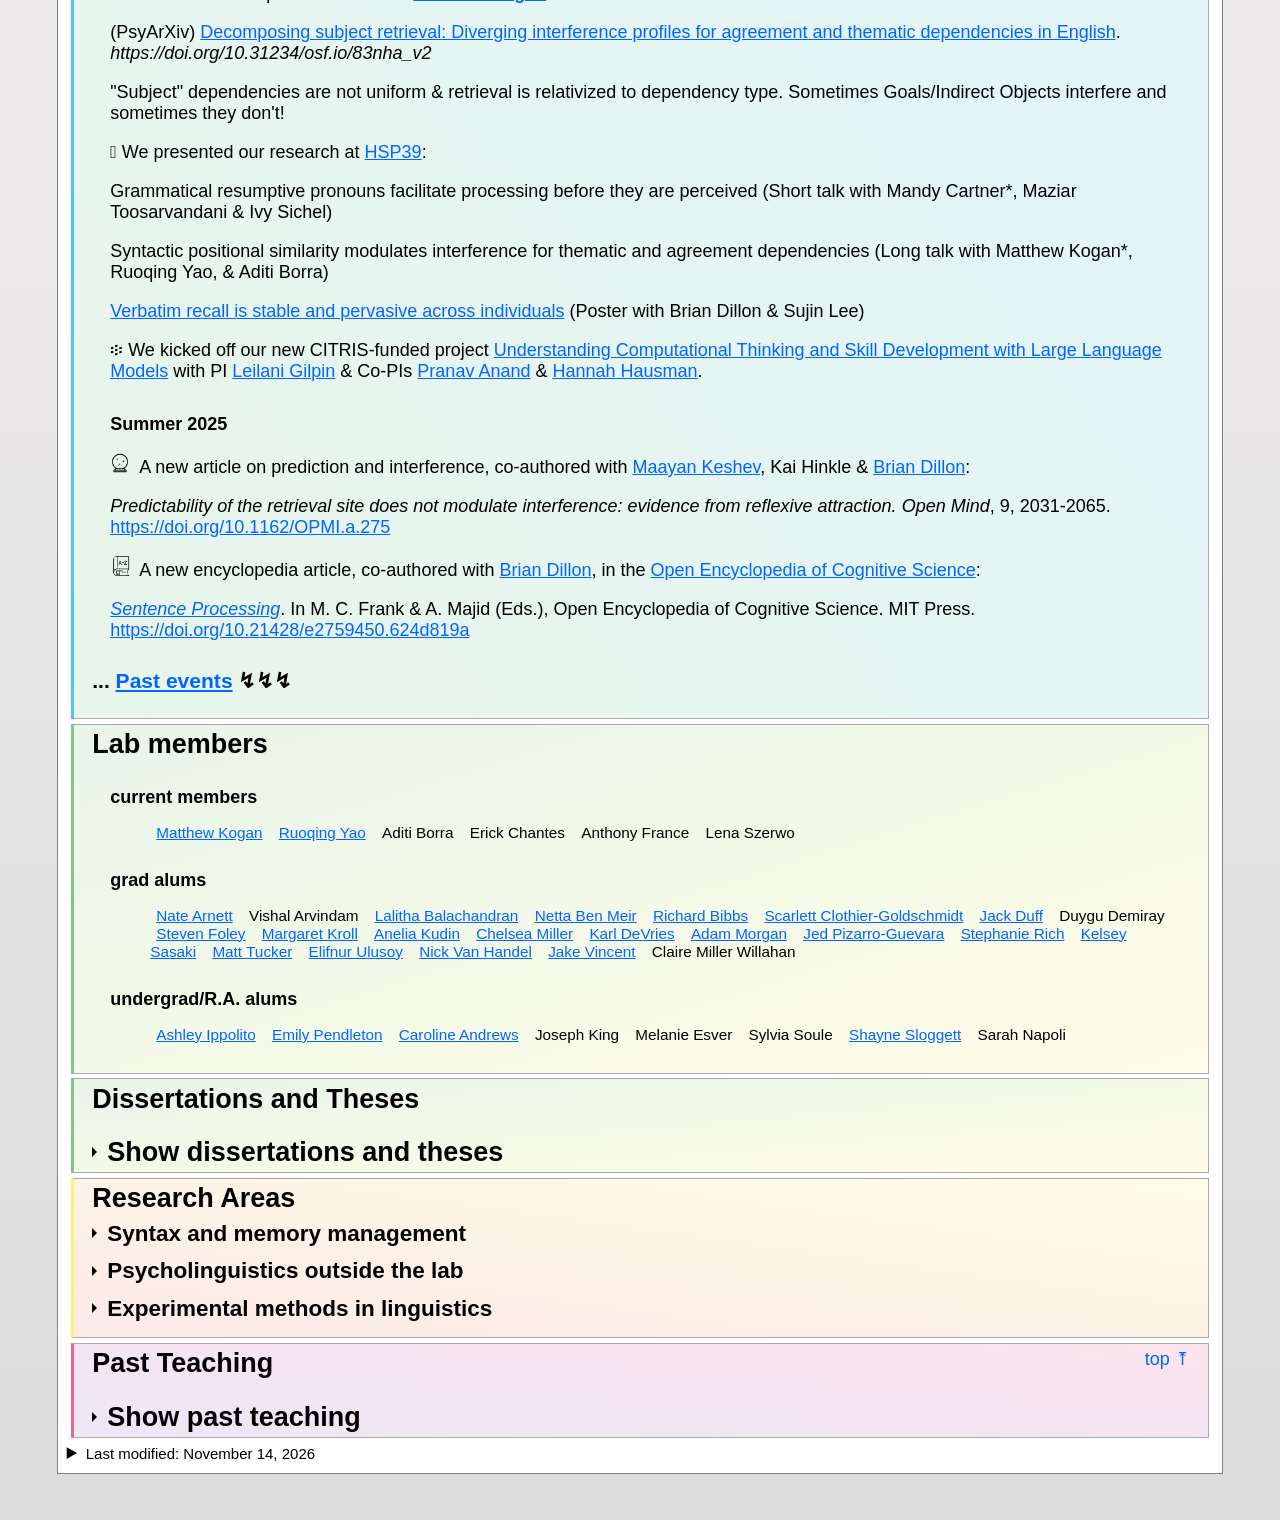
==== commit 40b15535: "Publish site artifact from source 5d2eb91" ====
--- a/index.html
+++ b/index.html
@@ -92,7 +92,7 @@
 				<ul>
 					<li style="color:darkred">I am on sabbatical from <strong>September 2026 through March 2027</strong>.</li>
 					<li><strong>For student collaborators</strong>: <a href="https://docs.google.com/document/d/1-y7iyMtjFO-1mLsaAtbh6p_wmKikbFYmNbgoX4kg7tQ/edit?usp=sharing">"Working Together"</a></li>
-					<li><!--<a href="https://www.flaticon.com/free-icons/turtle" title="turtle icons">Turtle icons created by iconixar - Flaticon</a>--><img src="turtle.png" height="20" width="20" alt="">Starting August 2027, I will be joining the <a href="https://linguistics.umd.edu/">Department of Linguistics at the University of Maryland</a>.
+					<li><!--<a href="https://www.flaticon.com/free-icons/turtle" title="turtle icons">Turtle icons created by iconixar - Flaticon</a>--><img src="turtle.png" height="20" width="20" alt="" style="padding-right:0.25em">Starting August 2027, I will be joining the <a href="https://linguistics.umd.edu/">Department of Linguistics at the University of Maryland</a>.
 </li>
 				</ul>
 				<p>
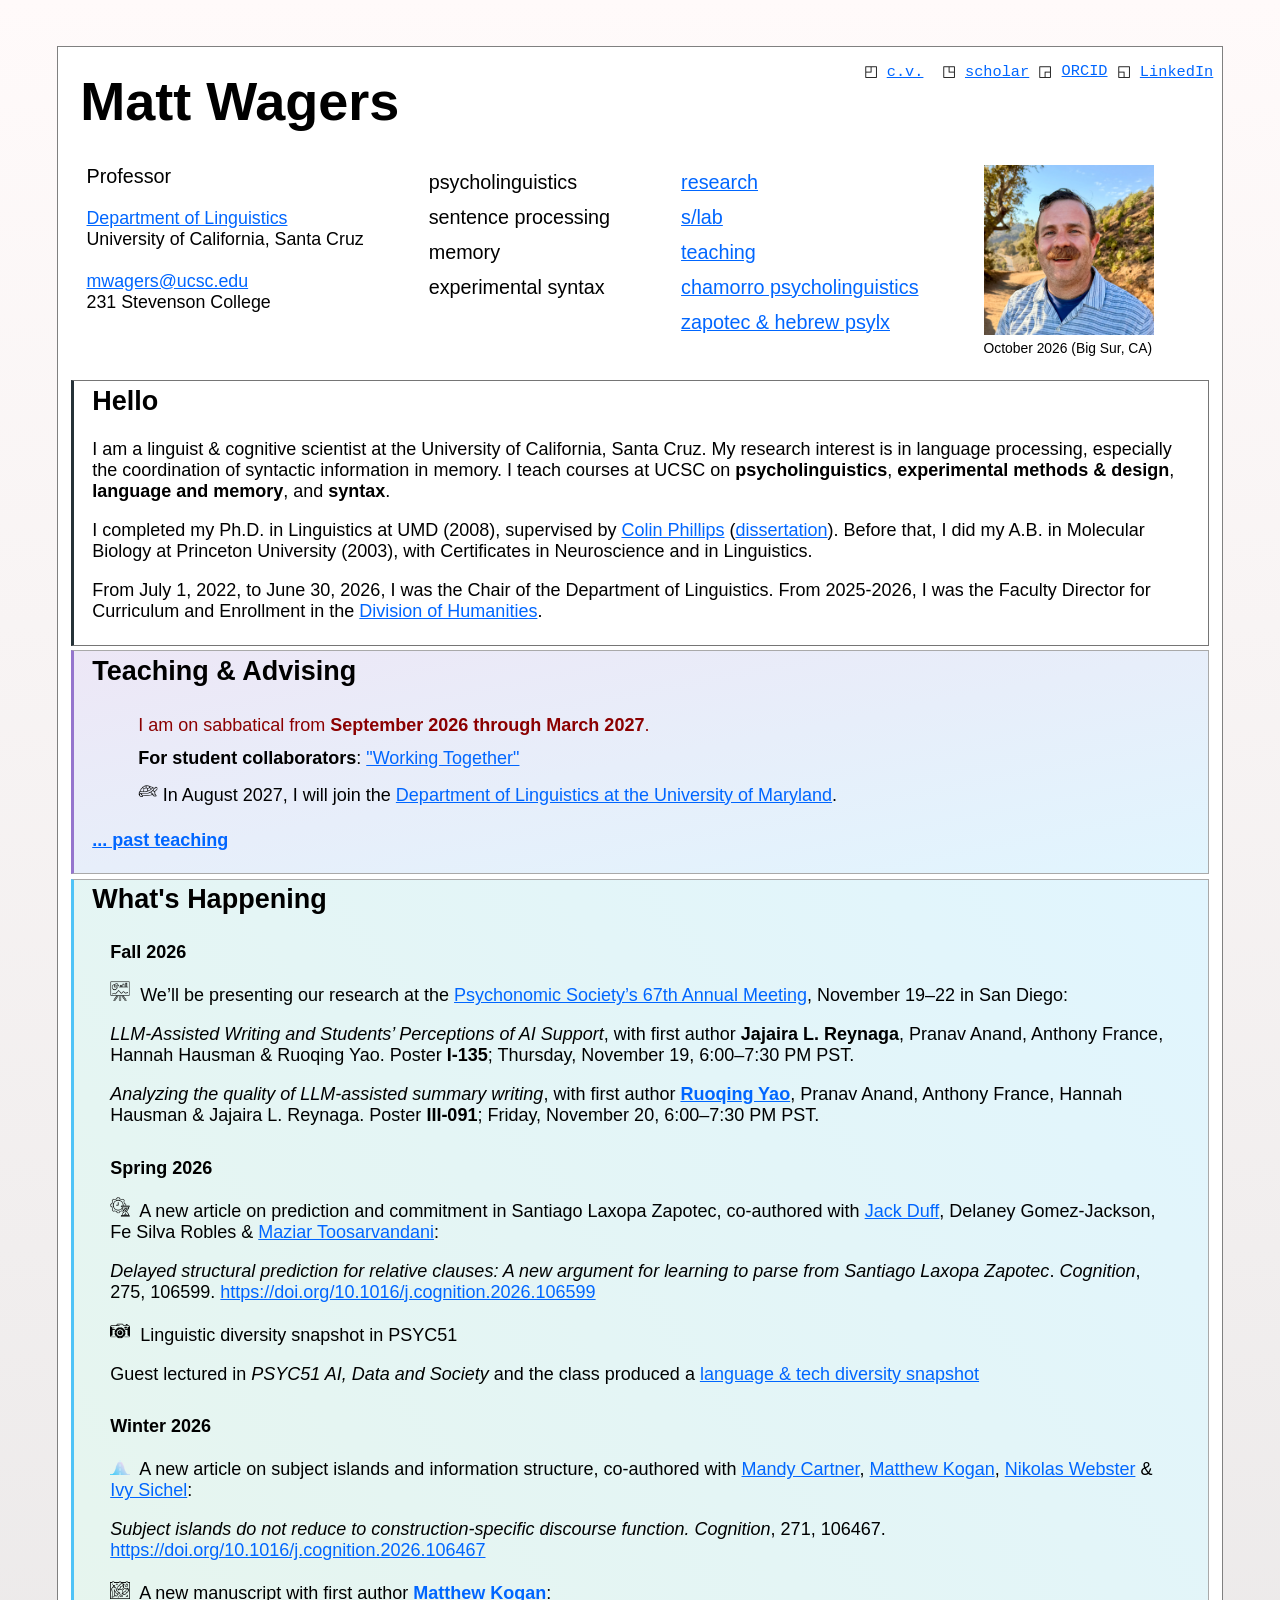
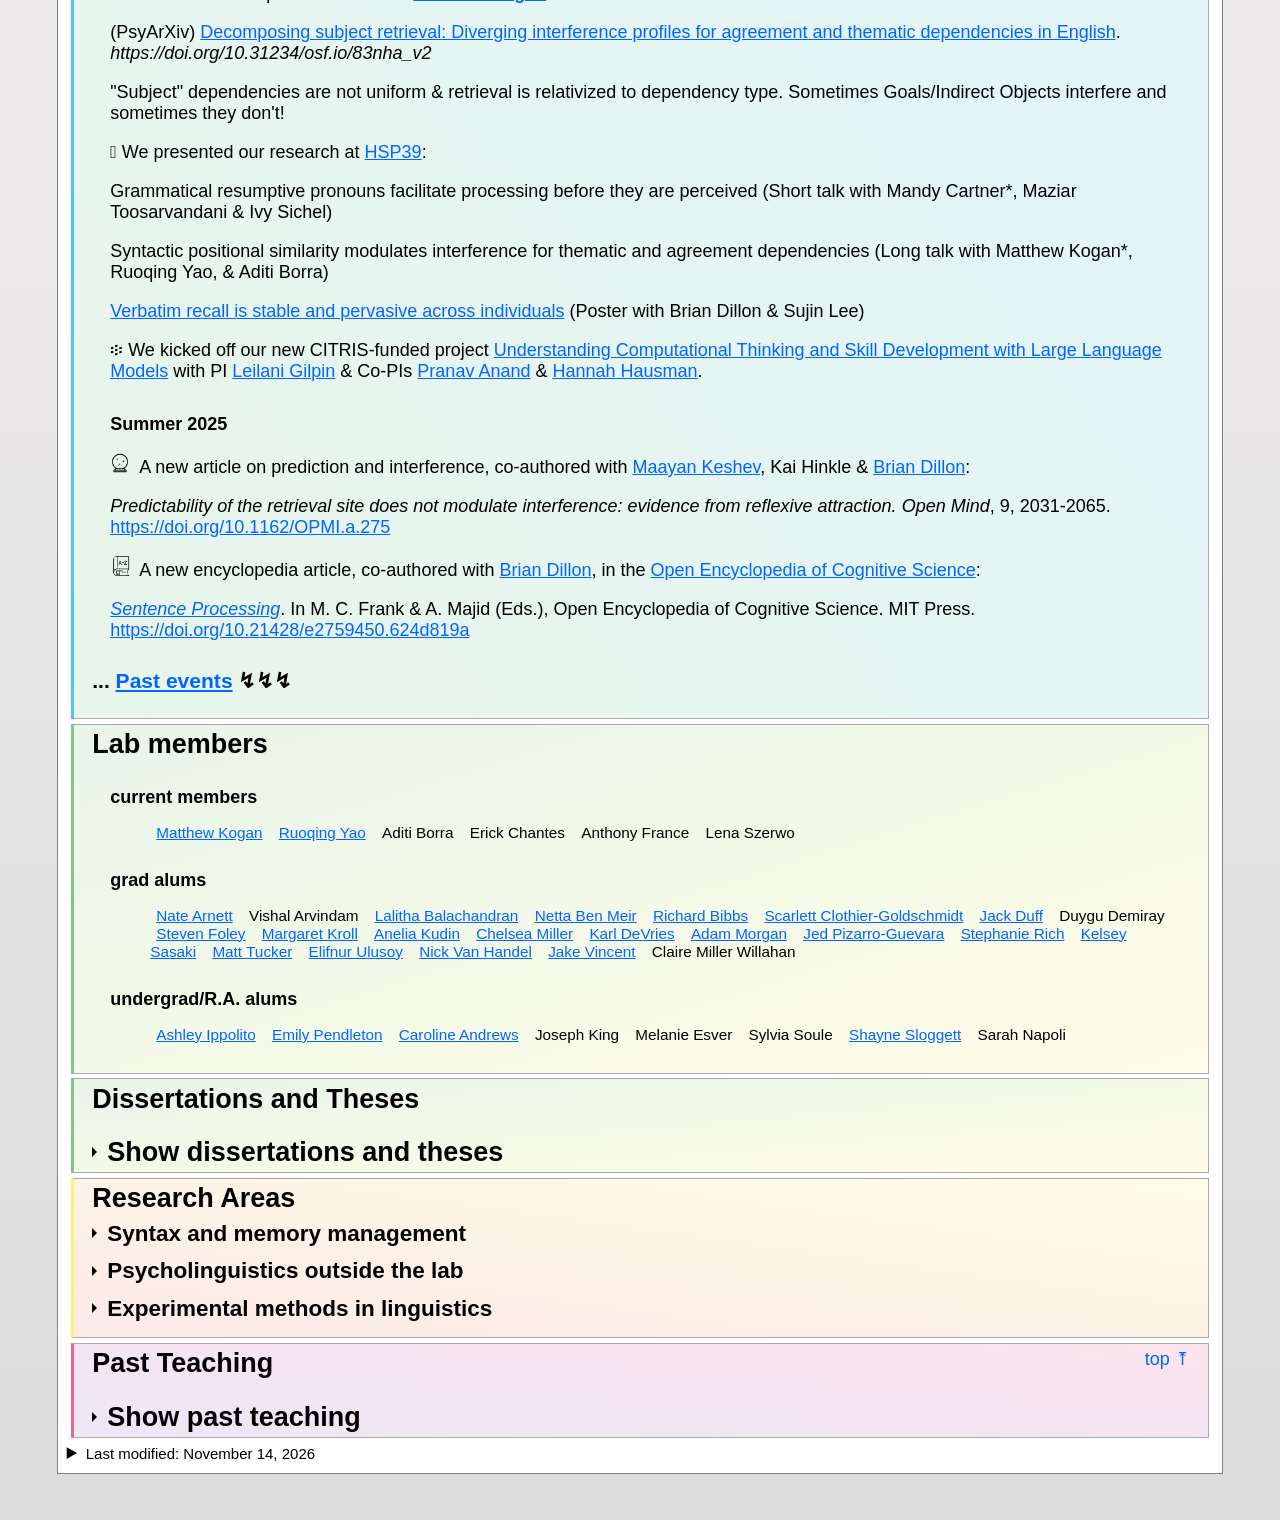
==== commit f2eea5e6: "Publish site artifact from source 5d2eb91" ====
--- a/index.html
+++ b/index.html
@@ -92,7 +92,7 @@
 				<ul>
 					<li style="color:darkred">I am on sabbatical from <strong>September 2026 through March 2027</strong>.</li>
 					<li><strong>For student collaborators</strong>: <a href="https://docs.google.com/document/d/1-y7iyMtjFO-1mLsaAtbh6p_wmKikbFYmNbgoX4kg7tQ/edit?usp=sharing">"Working Together"</a></li>
-					<li><!--<a href="https://www.flaticon.com/free-icons/turtle" title="turtle icons">Turtle icons created by iconixar - Flaticon</a>--><img src="turtle.png" height="20" width="20" alt="" style="padding-right:0.25em">Starting August 2027, I will be joining the <a href="https://linguistics.umd.edu/">Department of Linguistics at the University of Maryland</a>.
+					<li><!--<a href="https://www.flaticon.com/free-icons/turtle" title="turtle icons">Turtle icons created by iconixar - Flaticon</a>--><img src="turtle.png" height="20" width="20" alt="" style="padding-right:0.25em">In August 2027, I will join the <a href="https://linguistics.umd.edu/">Department of Linguistics at the University of Maryland</a>.
 </li>
 				</ul>
 				<p>
